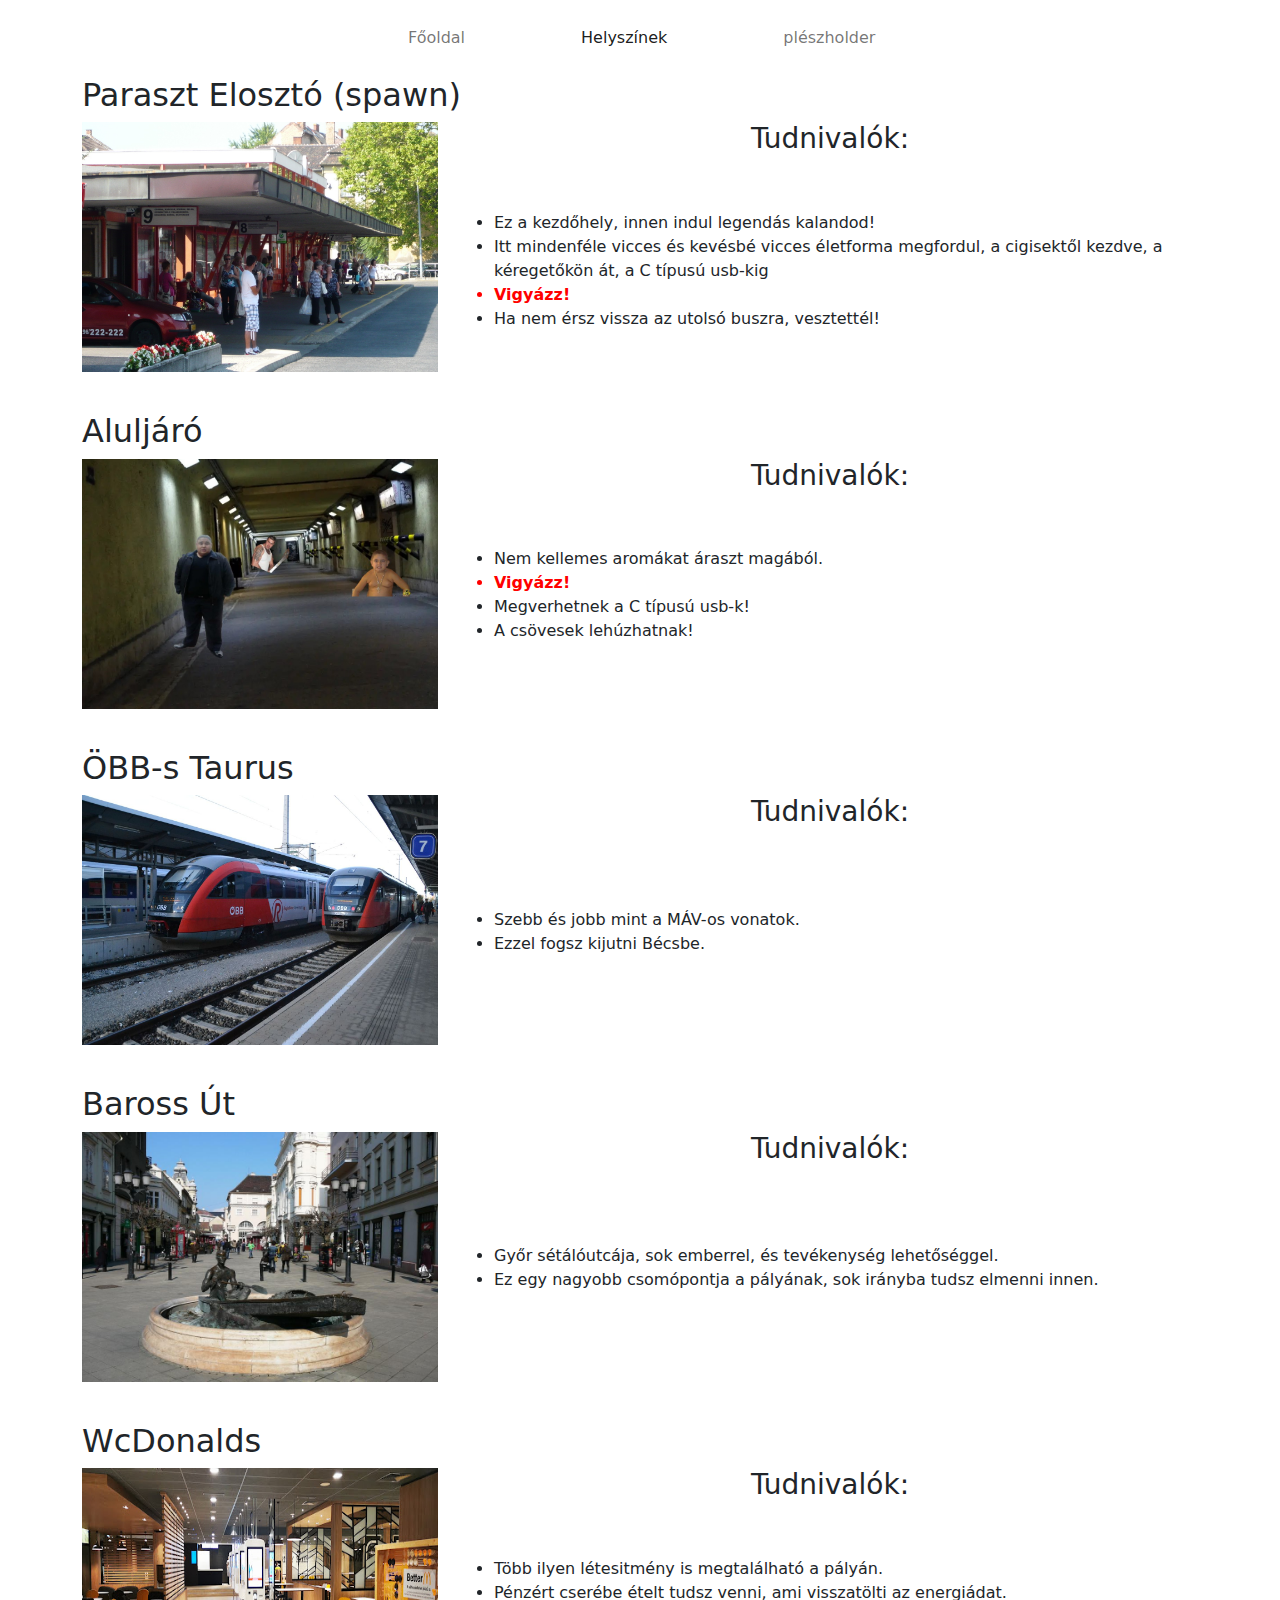
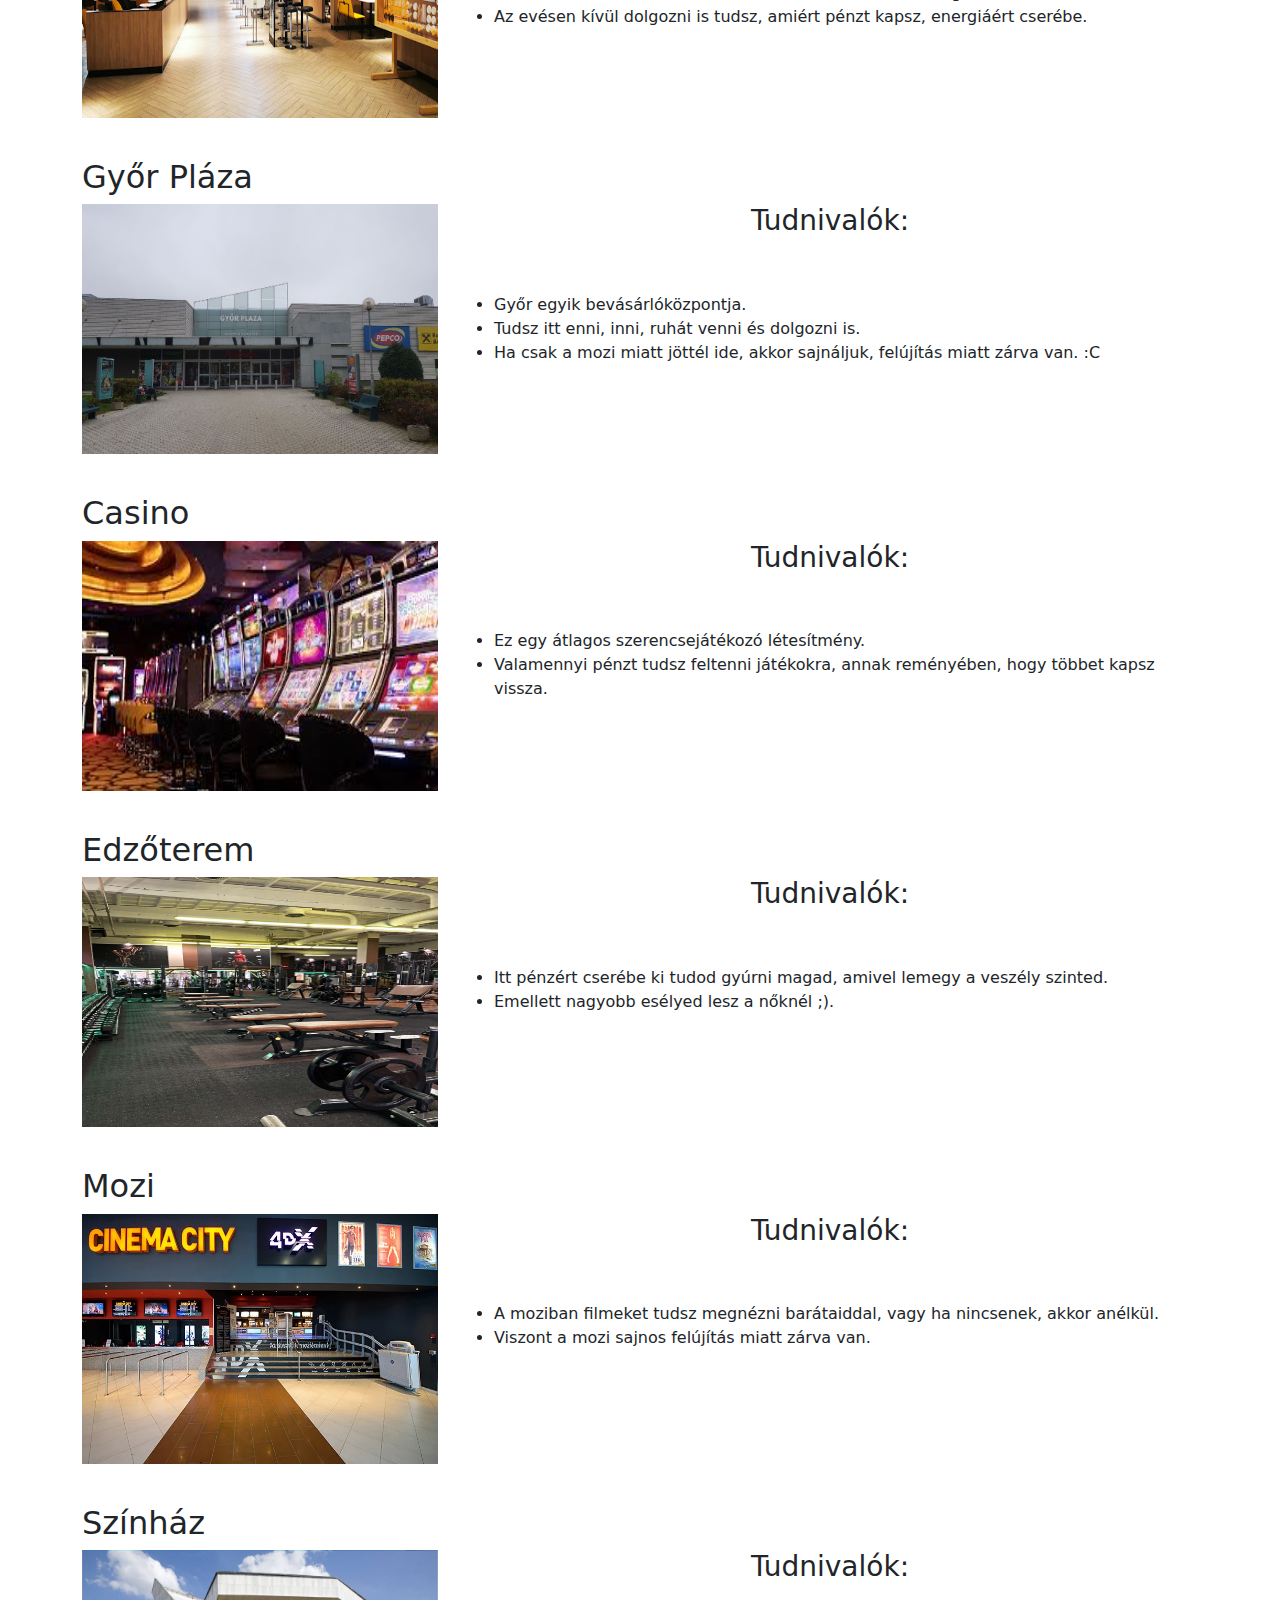
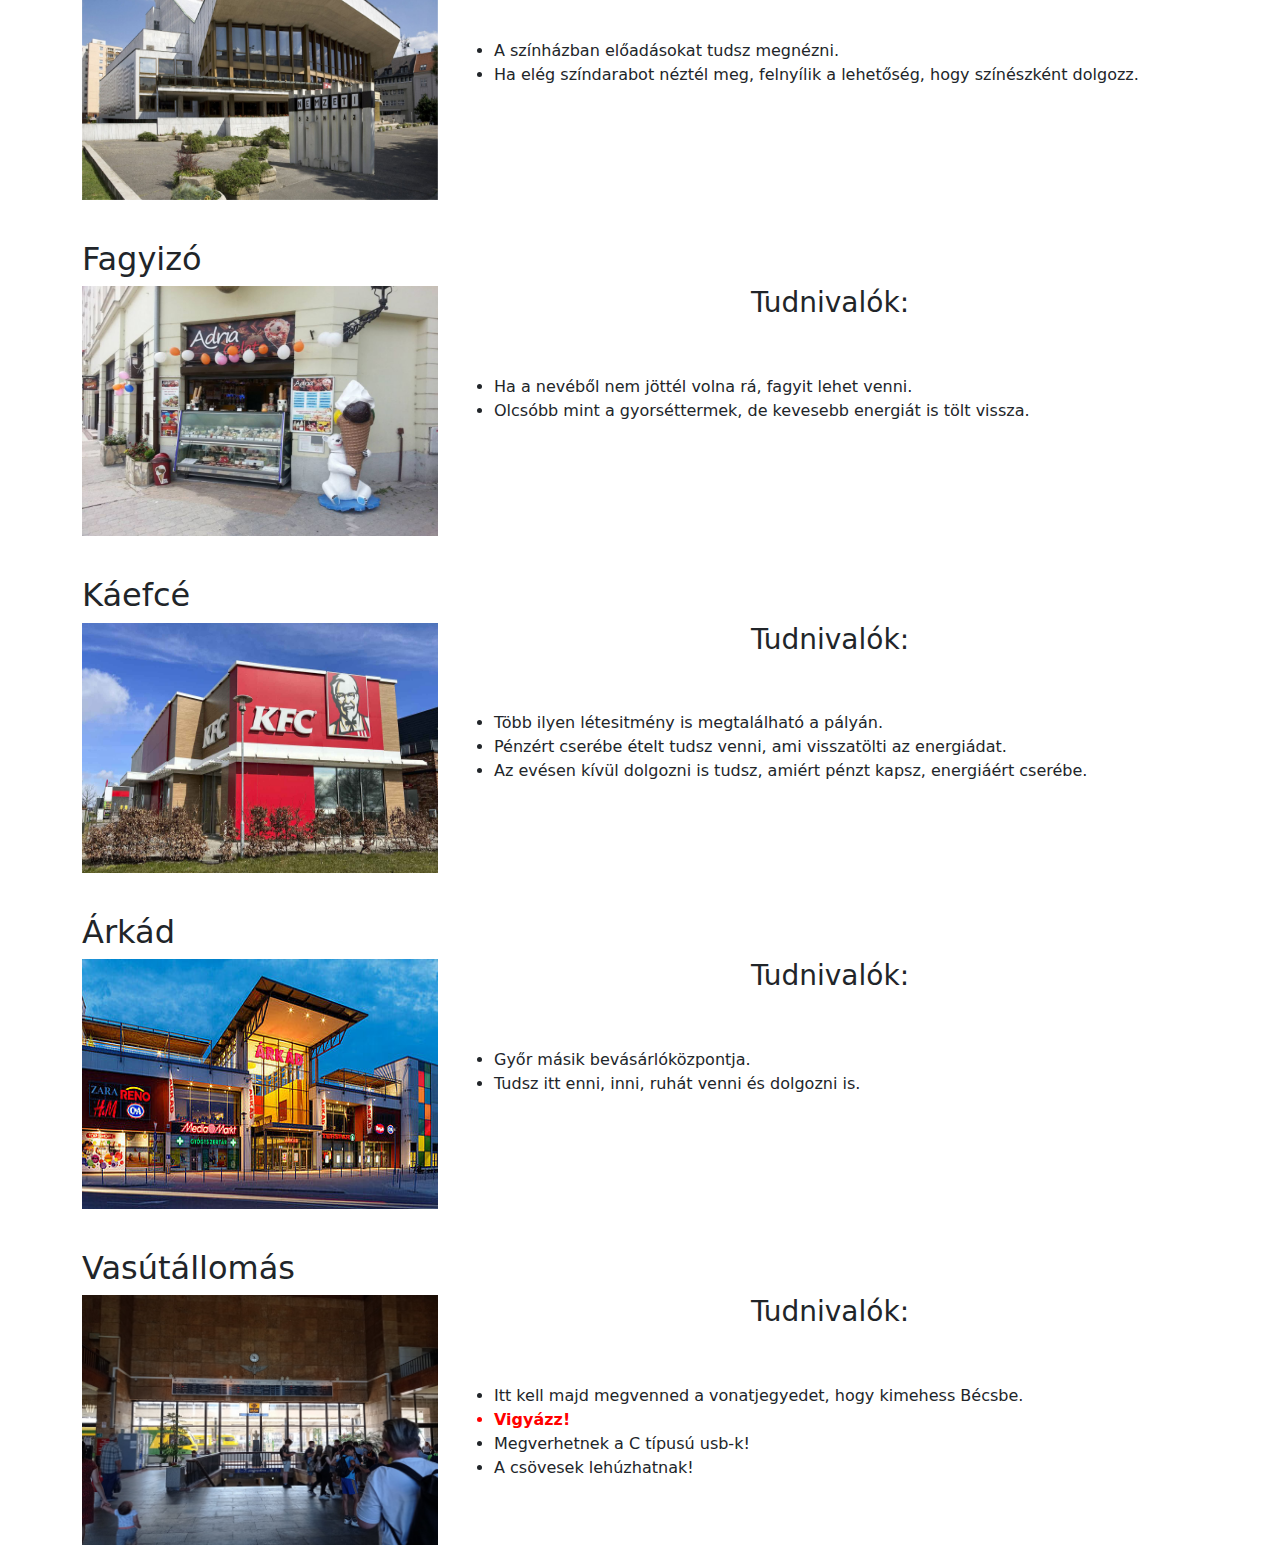
==== helyszinek.html @ 51888e3a "főoldal kezdés+helyszinek kész" ====
<!DOCTYPE html>
<html lang="hu">
<head>
    <meta charset="UTF-8">
    <meta name="viewport" content="width=device-width, initial-scale=1.0">
    <title>Győr szimulátor - Helyszínek</title>
    <link rel="stylesheet" href="style.css">
    <link rel="stylesheet" href="bootstrap-5.0.2-dist/css/bootstrap.min.css">
</head>
<body>
    <nav class="navbar navbar-expand-lg navbar-light ">
        <div class="collapse navbar-collapse" id="navbarNavAltMarkup">
          <div class="navbar-nav">
            <a class="nav-item nav-link" href="index.html">Főoldal
            <a class="nav-item nav-link active" href="helyszinek.html">Helyszínek</a>
            <a class="nav-item nav-link" href="#">plészholder</a>
          </div>
        </div>
      </nav>
    <div class="container">
        <div class="row">
            <h2 >Paraszt Elosztó (spawn)</h2>
            <img class="col-4 col-md-4 col-sm-4 col-xs-4 helyszin-img" src="képek/paraszt-elosztó.jpg" alt="Buszvég" title="">
            <div class="col-8 col-md-8 col-sm-8 col-xs-8">
                <h3 class="tudnivalo">Tudnivalók:</h3>
                <p class="leiras">
                    <ul>
                        <li>Ez a kezdőhely, innen indul legendás kalandod!</li>
                        <li>Itt mindenféle vicces és kevésbé vicces életforma megfordul, a cigisektől kezdve, a kéregetőkön át, a C típusú usb-kig</li>
                        <li class="vigyazz">Vigyázz!</li>
                        <li>Ha nem érsz vissza az utolsó buszra, vesztettél!</li>
                    </ul>
                </p>
            </div>
        </div>
    </div>
    </div>
<div class="container">
    <div  class="row">
        <h2 class="template-teteje">Aluljáró</h2>
        <img class="col-4 col-md-4 col-sm-4 col-xs-4 helyszin-img" src="képek/aluljáró.jpg" alt="Aluljáró" title="">
        <div class="col-8 col-md-8 col-sm-8 col-xs-8">
            <h3 class="tudnivalo">Tudnivalók:</h3>
            <p class="leiras">
                <ul>
                    <li>Nem kellemes aromákat áraszt magából.</li>
                    <li class="vigyazz">Vigyázz!</li>
                    <li>Megverhetnek a C típusú usb-k!</li>
                    <li>A csövesek lehúzhatnak!</li>
                </ul>
            </p>
        </div>
    </div>
</div>
</div>
<div class="container">
    <div  class="row">
        <h2 class="template-teteje">ÖBB-s Taurus</h2>
        <img class="col-4 col-md-4 col-sm-4 col-xs-4 helyszin-img" src="képek/vonat.jpg" alt="ÖBB-s Taurus" title="">
        <div class="col-8 col-md-8 col-sm-8 col-xs-8">
            <h3 class="tudnivalo">Tudnivalók:</h3>
            <p class="leiras">
                <ul>
                    <br>
                    <li>Szebb és jobb mint a MÁV-os vonatok.</li>
                    <li>Ezzel fogsz kijutni Bécsbe.</li>
                </ul>
            </p>
        </div>
    </div>
</div>
</div>
<div class="container">
    <div  class="row">
        <h2 class="template-teteje">Baross Út</h2>
        <img class="col-4 col-md-4 col-sm-4 col-xs-4 helyszin-img" src="képek/baross.jpg" alt="Cigtanya" title="">
        <div class="col-8 col-md-8 col-sm-8 col-xs-8">
            <h3 class="tudnivalo">Tudnivalók:</h3>
            <p class="leiras">
                <ul>
                    <br>
                    <li>Győr sétálóutcája, sok emberrel, és tevékenység lehetőséggel.</li>
                    <li>Ez egy nagyobb csomópontja a pályának, sok irányba tudsz elmenni innen.</li>
                </ul>
            </p>
        </div>
    </div>
</div>
</div>
<div class="container">
    <div  class="row">
        <h2 class="template-teteje">WcDonalds</h2>
        <img class="col-4 col-md-4 col-sm-4 col-xs-4 helyszin-img" src="képek/meki.jpg" alt="Mekdánelc" title="">
        <div class="col-8 col-md-8 col-sm-8 col-xs-8">
            <h3 class="tudnivalo">Tudnivalók:</h3>
            <p class="leiras">
                <ul>
                    <li>Több ilyen létesitmény is megtalálható a pályán.</li>
                    <li>Pénzért cserébe ételt tudsz venni, ami visszatölti az energiádat.</li>
                    <li>Az evésen kívül dolgozni is tudsz, amiért pénzt kapsz, energiáért cserébe.</li>
                </ul>
            </p>
        </div>
    </div>
</div>
</div>
<div class="container">
    <div  class="row">
        <h2 class="template-teteje">Győr Pláza</h2>
        <img class="col-4 col-md-4 col-sm-4 col-xs-4 helyszin-img" src="képek/pláza.jpg" alt="Pláza" title="">
        <div class="col-8 col-md-8 col-sm-8 col-xs-8">
            <h3 class="tudnivalo">Tudnivalók:</h3>
            <p class="leiras">
                <ul>
                    <li>Győr egyik bevásárlóközpontja.</li>
                    <li>Tudsz itt enni, inni, ruhát venni és dolgozni is.</li>
                    <li>Ha csak a mozi miatt jöttél ide, akkor sajnáljuk, felújítás miatt zárva van. :C </li>
                </ul>
            </p>
        </div>
    </div>
</div>
</div>
<div class="container">
    <div  class="row">
        <h2 class="template-teteje">Casino</h2>
        <img class="col-4 col-md-4 col-sm-4 col-xs-4 helyszin-img" src="képek/casino.jfif" alt="Casino" title="">
        <div class="col-8 col-md-8 col-sm-8 col-xs-8">
            <h3 class="tudnivalo">Tudnivalók:</h3>
            <p class="leiras"> 
                <ul>
                    <li>Ez egy átlagos szerencsejátékozó létesítmény.</li>
                    <li>Valamennyi pénzt tudsz feltenni játékokra, annak reményében, hogy többet kapsz vissza.</li>
                    
                </ul>
            </p>
        </div>
    </div>
</div>
</div>
<div class="container">
    <div  class="row">
        <h2 class="template-teteje">Edzőterem</h2>
        <img class="col-4 col-md-4 col-sm-4 col-xs-4 helyszin-img" src="képek/gym.jpg" alt="gym" title="">
        <div class="col-8 col-md-8 col-sm-8 col-xs-8">
            <h3 class="tudnivalo">Tudnivalók:</h3>
            <p class="leiras"> 
                <ul>
                    <li>Itt pénzért cserébe ki tudod gyúrni magad, amivel lemegy a veszély szinted.</li>
                    <li>Emellett nagyobb esélyed lesz a nőknél ;).</li>
                    
                </ul>
            </p>
        </div>
    </div>
</div>
</div>
<div class="container">
    <div  class="row">
        <h2 class="template-teteje">Mozi</h2>
        <img class="col-4 col-md-4 col-sm-4 col-xs-4 helyszin-img" src="képek/mozi.jpg" alt="mozi" title="">
        <div class="col-8 col-md-8 col-sm-8 col-xs-8">
            <h3 class="tudnivalo">Tudnivalók:</h3>
            <p class="leiras"> 
                <ul>
                    <li>A moziban filmeket tudsz megnézni barátaiddal, vagy ha nincsenek, akkor anélkül.</li>
                    <li>Viszont a mozi sajnos felújítás miatt zárva van.</li>
                    
                </ul>
            </p>
        </div>
    </div>
</div>
</div>
<div class="container">
    <div  class="row">
        <h2 class="template-teteje">Színház</h2>
        <img class="col-4 col-md-4 col-sm-4 col-xs-4 helyszin-img" src="képek/színház.jpg" alt="színház" title="">
        <div class="col-8 col-md-8 col-sm-8 col-xs-8">
            <h3 class="tudnivalo">Tudnivalók:</h3>
            <p class="leiras"> 
                <ul>
                    <li>A színházban előadásokat tudsz megnézni.</li>
                    <li>Ha elég színdarabot néztél meg, felnyílik a lehetőség, hogy színészként dolgozz.</li>
                </ul>
            </p>
        </div>
    </div>
</div>
</div>  
<div class="container">
    <div  class="row">
        <h2 class="template-teteje">Fagyizó</h2>
        <img class="col-4 col-md-4 col-sm-4 col-xs-4 helyszin-img" src="képek/fagyizó.jpg" alt="fagyizó" title="">
        <div class="col-8 col-md-8 col-sm-8 col-xs-8">
            <h3 class="tudnivalo">Tudnivalók:</h3>
            <p class="leiras"> 
                <ul>
                    <li>Ha a nevéből nem jöttél volna rá, fagyit lehet venni.</li>
                    <li>Olcsóbb mint a gyorséttermek, de kevesebb energiát is tölt vissza.</li>
                    
                </ul>
            </p>
        </div>
    </div>
</div>
</div>
<div class="container">
    <div  class="row">
        <h2 class="template-teteje">Káefcé</h2>
        <img class="col-4 col-md-4 col-sm-4 col-xs-4 helyszin-img" src="képek/kfc.jpg" alt="KFC" title="">
        <div class="col-8 col-md-8 col-sm-8 col-xs-8">
            <h3 class="tudnivalo">Tudnivalók:</h3>
            <p class="leiras"> 
                <ul>
                    <li>Több ilyen létesitmény is megtalálható a pályán.</li>
                    <li>Pénzért cserébe ételt tudsz venni, ami visszatölti az energiádat.</li>
                    <li>Az evésen kívül dolgozni is tudsz, amiért pénzt kapsz, energiáért cserébe.</li>
                </ul>
            </p>
        </div>
    </div>
</div>
</div>
<div class="container">
    <div  class="row">
        <h2 class="template-teteje">Árkád</h2>
        <img class="col-4 col-md-4 col-sm-4 col-xs-4 helyszin-img" src="képek/árkád.jpg" alt="Árkád" title="">
        <div class="col-8 col-md-8 col-sm-8 col-xs-8">
            <h3 class="tudnivalo">Tudnivalók:</h3>
            <p class="leiras"> 
                <ul>
                    <li>Győr másik bevásárlóközpontja.</li>
                    <li>Tudsz itt enni, inni, ruhát venni és dolgozni is.</li>
                </ul>
            </p>
        </div>
    </div>
</div>
</div>
<div class="container">
    <div  class="row">
        <h2 class="template-teteje">Vasútállomás</h2>
        <img class="col-4 col-md-4 col-sm-4 col-xs-4 helyszin-img" src="képek/vasútállomás.jpg" alt="Árkád" title="">
        <div class="col-8 col-md-8 col-sm-8 col-xs-8">
            <h3 class="tudnivalo">Tudnivalók:</h3>
            <p class="leiras"> 
                <ul>
                    <li>Itt kell majd megvenned a vonatjegyedet, hogy kimehess Bécsbe.  </li>
                    <li class="vigyazz">Vigyázz!</li>
                    <li>Megverhetnek a C típusú usb-k!</li>
                    <li>A csövesek lehúzhatnak!</li>
                </ul>
            </p>
        </div>
    </div>
</div>
</div>







<script href="bootstrap-5.0.2-dist/js/bootstrap.bundle.min.js"></script>
</body>
</html>
---- style.css ----
.tudnivalo {
    text-align: center;
    margin-top: 0px;
    margin-bottom: 25px;
}

.leiras {
    margin-top: 55px;
    margin-right: 50px;
    text-align: justify;
}

.vigyazz{
    color: red;
    font-weight: bold;
}

.template-teteje{
    padding-top: 40px;
}

.helyszin-img{
    width: 500px;
    height: 250px;
}

nav{
    padding-left: 350px;
    margin-top: 10px;
    margin-bottom: 10px;
    font-weight: 500;
}

.nav-item{
    margin-left: 50px;
    margin-right: 50px;
}

.cím{
    text-align: center;
    padding-bottom: 30px;
}

.alcím{
    text-align: center;
    padding-bottom: 30px;
    padding-top: 30px;
}
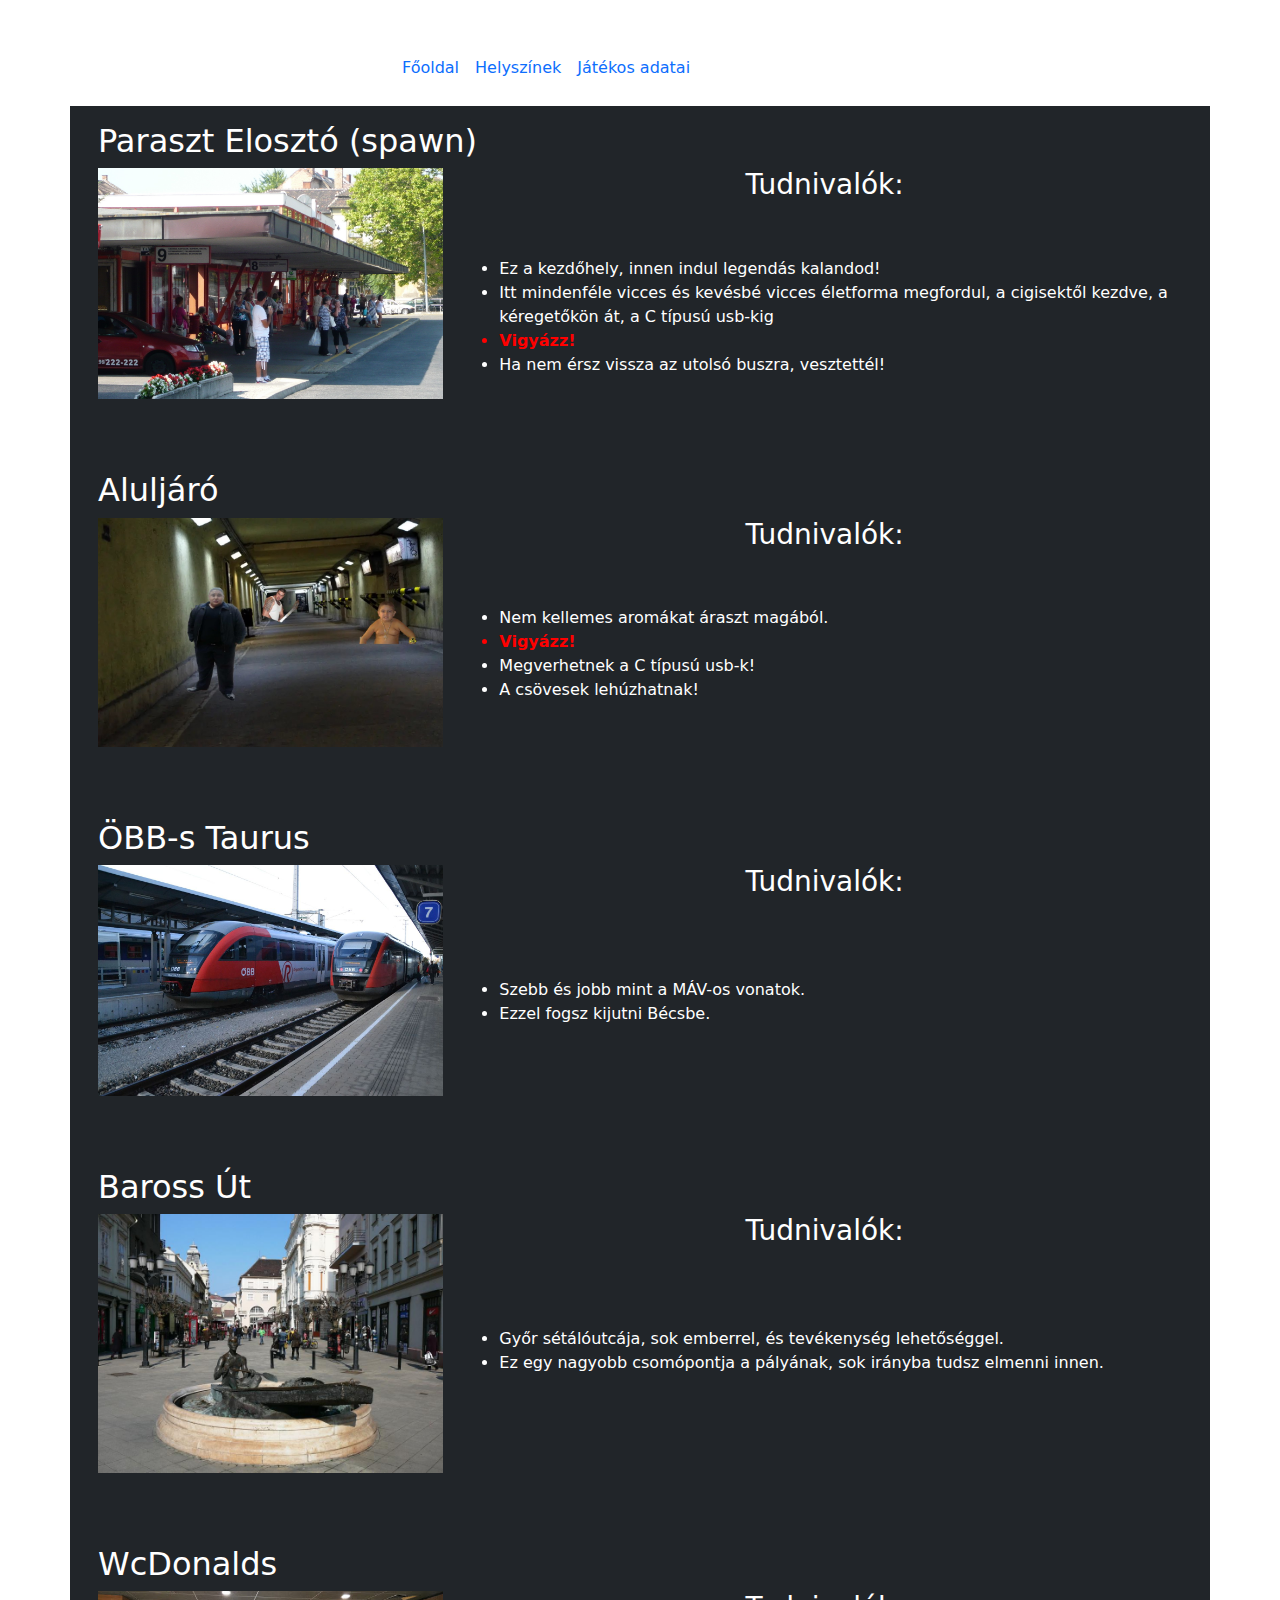
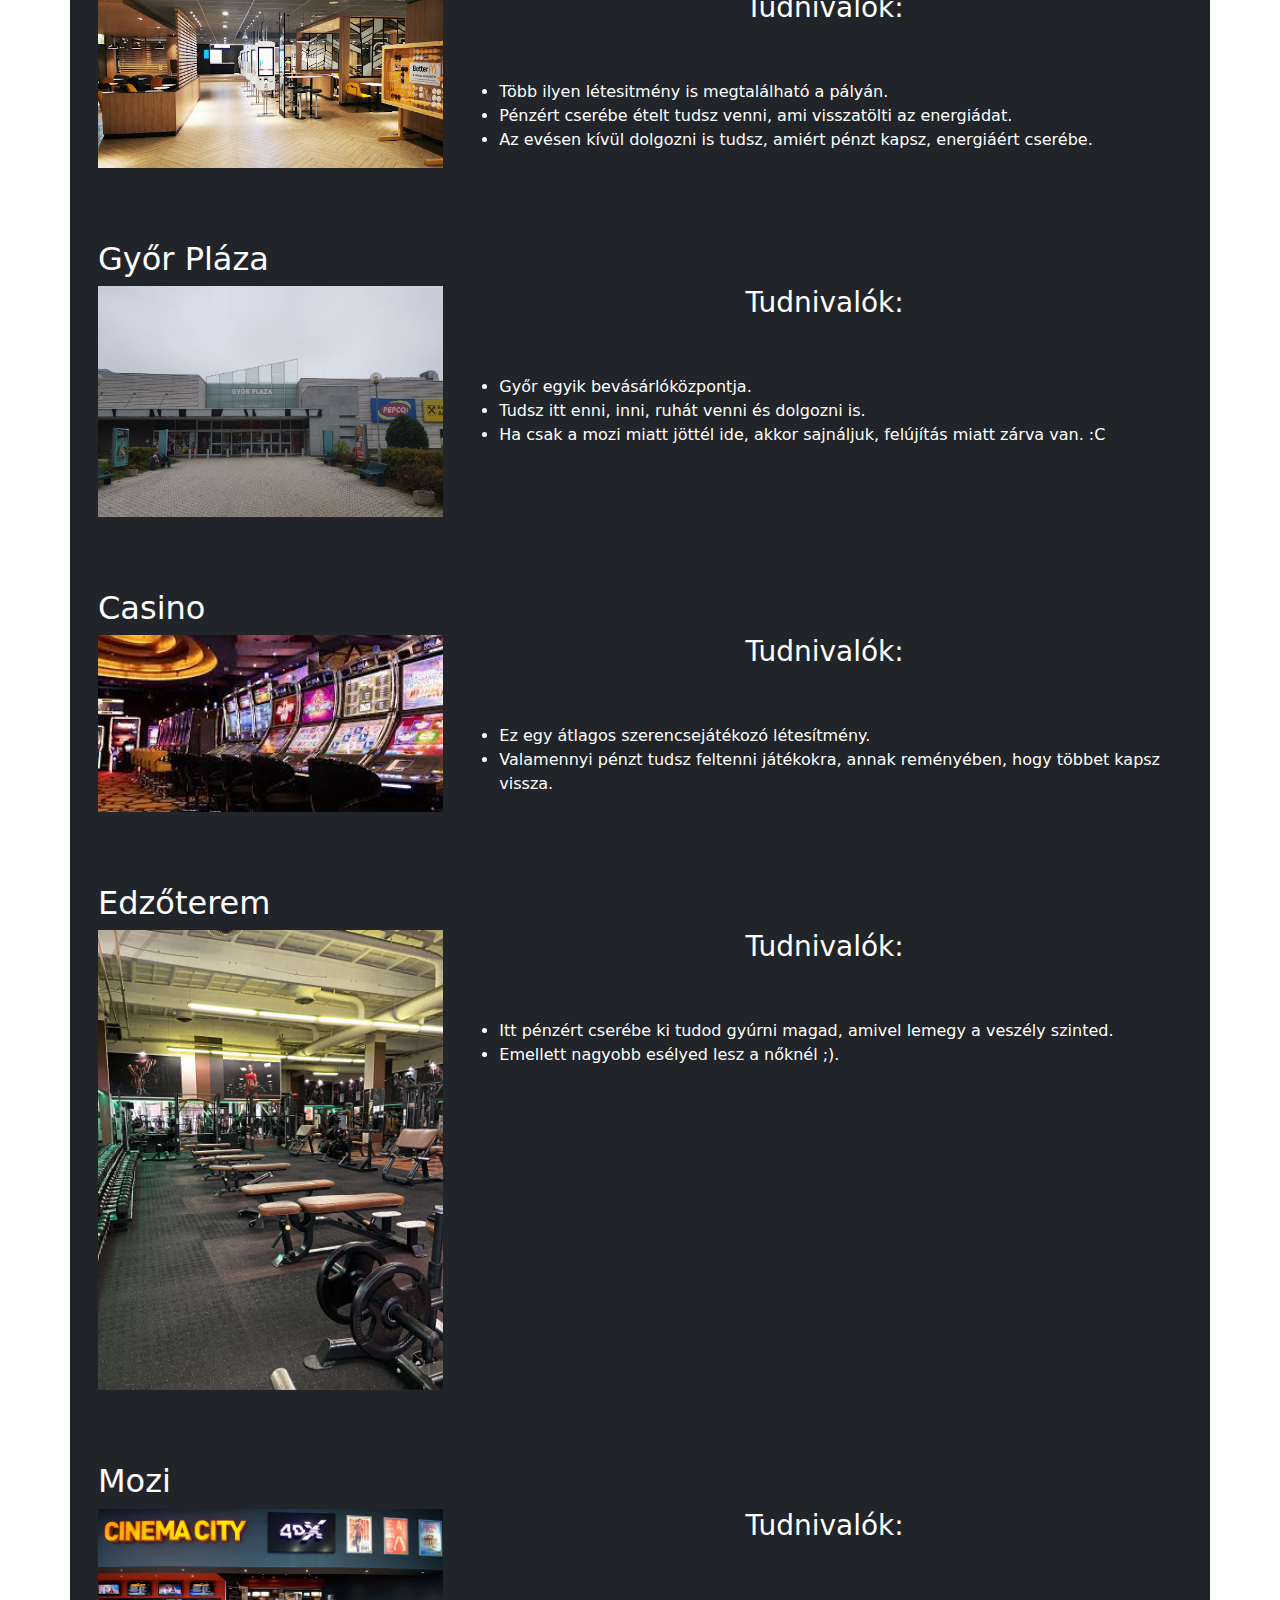
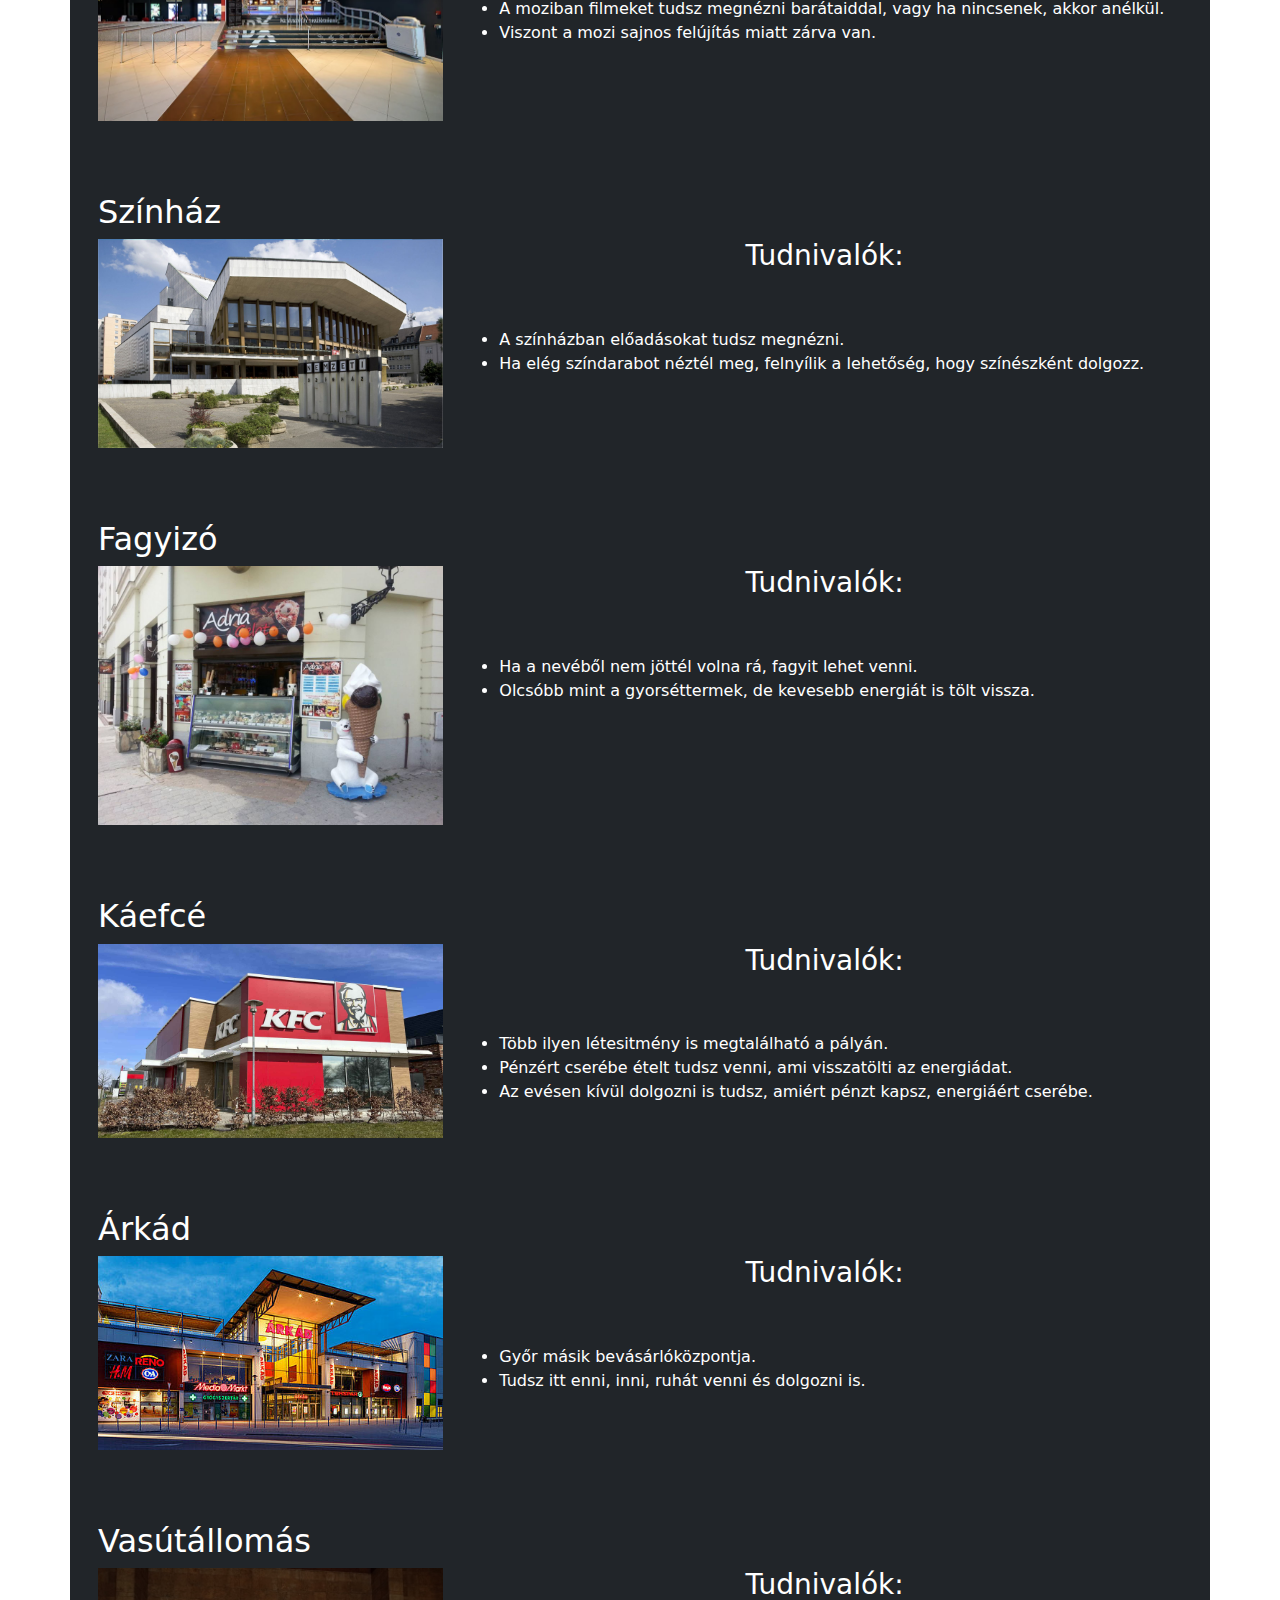
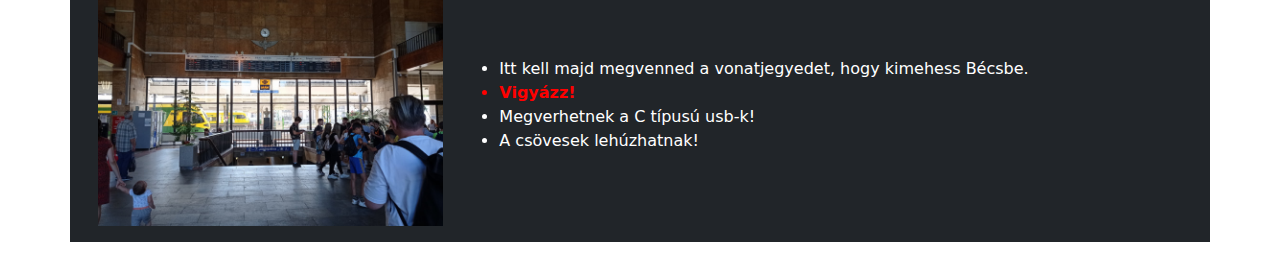
==== commit 26586719: "stilus" ====
--- a/helyszinek.html
+++ b/helyszinek.html
@@ -6,21 +6,25 @@
     <title>Győr szimulátor - Helyszínek</title>
     <link rel="stylesheet" href="style.css">
     <link rel="stylesheet" href="bootstrap-5.0.2-dist/css/bootstrap.min.css">
+    <link rel="icon" type="image/x-icon" href="képek/gyor_logo.png">
 </head>
 <body>
-    <nav class="navbar navbar-expand-lg navbar-light ">
-        <div class="collapse navbar-collapse" id="navbarNavAltMarkup">
-          <div class="navbar-nav">
-            <a class="nav-item nav-link" href="index.html">Főoldal
-            <a class="nav-item nav-link active" href="helyszinek.html">Helyszínek</a>
-            <a class="nav-item nav-link" href="#">plészholder</a>
-          </div>
-        </div>
-      </nav>
+    <nav class="navbar navbar-expand-lg samsungmedium">
+        <div class="container d-block text-center">
+            <a href="." class="navbar-brand">
+            <div class="collapse navbar-collapse">
+                <div class="navbar-nav">
+                    <a href="index.html" class="nav-link">Főoldal</a>
+                    <a href="helyszinek.html" class="nav-link">Helyszínek</a>
+                    <a href="jatekos.html" class="nav-link">Játékos adatai</a>
+                </div>
+            </div>
+        </div>
+    </nav> 
     <div class="container">
-        <div class="row">
+        <div class="row bg-dark text-white p-3">
             <h2 >Paraszt Elosztó (spawn)</h2>
-            <img class="col-4 col-md-4 col-sm-4 col-xs-4 helyszin-img" src="képek/paraszt-elosztó.jpg" alt="Buszvég" title="">
+            <img class="col-4 col-md-4 col-sm-4 col-xs-4" src="képek/paraszt-elosztó.jpg" alt="Buszvég" title="">
             <div class="col-8 col-md-8 col-sm-8 col-xs-8">
                 <h3 class="tudnivalo">Tudnivalók:</h3>
                 <p class="leiras">
@@ -36,9 +40,9 @@
     </div>
     </div>
 <div class="container">
-    <div  class="row">
+    <div  class="row bg-dark text-white p-3">
         <h2 class="template-teteje">Aluljáró</h2>
-        <img class="col-4 col-md-4 col-sm-4 col-xs-4 helyszin-img" src="képek/aluljáró.jpg" alt="Aluljáró" title="">
+        <img class="col-4 col-md-4 col-sm-4 col-xs-4" src="képek/aluljáró.jpg" alt="Aluljáró" title="">
         <div class="col-8 col-md-8 col-sm-8 col-xs-8">
             <h3 class="tudnivalo">Tudnivalók:</h3>
             <p class="leiras">
@@ -54,9 +58,9 @@
 </div>
 </div>
 <div class="container">
-    <div  class="row">
+    <div  class="row bg-dark text-white p-3">
         <h2 class="template-teteje">ÖBB-s Taurus</h2>
-        <img class="col-4 col-md-4 col-sm-4 col-xs-4 helyszin-img" src="képek/vonat.jpg" alt="ÖBB-s Taurus" title="">
+        <img class="col-4 col-md-4 col-sm-4 col-xs-4" src="képek/vonat.jpg" alt="ÖBB-s Taurus" title="">
         <div class="col-8 col-md-8 col-sm-8 col-xs-8">
             <h3 class="tudnivalo">Tudnivalók:</h3>
             <p class="leiras">
@@ -71,9 +75,9 @@
 </div>
 </div>
 <div class="container">
-    <div  class="row">
+    <div  class="row bg-dark text-white p-3">
         <h2 class="template-teteje">Baross Út</h2>
-        <img class="col-4 col-md-4 col-sm-4 col-xs-4 helyszin-img" src="képek/baross.jpg" alt="Cigtanya" title="">
+        <img class="col-4 col-md-4 col-sm-4 col-xs-4" src="képek/baross.jpg" alt="Cigtanya" title="">
         <div class="col-8 col-md-8 col-sm-8 col-xs-8">
             <h3 class="tudnivalo">Tudnivalók:</h3>
             <p class="leiras">
@@ -88,9 +92,9 @@
 </div>
 </div>
 <div class="container">
-    <div  class="row">
+    <div  class="row bg-dark text-white p-3">
         <h2 class="template-teteje">WcDonalds</h2>
-        <img class="col-4 col-md-4 col-sm-4 col-xs-4 helyszin-img" src="képek/meki.jpg" alt="Mekdánelc" title="">
+        <img class="col-4 col-md-4 col-sm-4 col-xs-4" src="képek/meki.jpg" alt="Mekdánelc" title="">
         <div class="col-8 col-md-8 col-sm-8 col-xs-8">
             <h3 class="tudnivalo">Tudnivalók:</h3>
             <p class="leiras">
@@ -105,9 +109,9 @@
 </div>
 </div>
 <div class="container">
-    <div  class="row">
+    <div  class="row bg-dark text-white p-3">
         <h2 class="template-teteje">Győr Pláza</h2>
-        <img class="col-4 col-md-4 col-sm-4 col-xs-4 helyszin-img" src="képek/pláza.jpg" alt="Pláza" title="">
+        <img class="col-4 col-md-4 col-sm-4 col-xs-4" src="képek/pláza.jpg" alt="Pláza" title="">
         <div class="col-8 col-md-8 col-sm-8 col-xs-8">
             <h3 class="tudnivalo">Tudnivalók:</h3>
             <p class="leiras">
@@ -122,9 +126,9 @@
 </div>
 </div>
 <div class="container">
-    <div  class="row">
+    <div  class="row bg-dark text-white p-3">
         <h2 class="template-teteje">Casino</h2>
-        <img class="col-4 col-md-4 col-sm-4 col-xs-4 helyszin-img" src="képek/casino.jfif" alt="Casino" title="">
+        <img class="col-4 col-md-4 col-sm-4 col-xs-4" src="képek/casino.jfif" alt="Casino" title="">
         <div class="col-8 col-md-8 col-sm-8 col-xs-8">
             <h3 class="tudnivalo">Tudnivalók:</h3>
             <p class="leiras"> 
@@ -139,9 +143,9 @@
 </div>
 </div>
 <div class="container">
-    <div  class="row">
+    <div  class="row bg-dark text-white p-3">
         <h2 class="template-teteje">Edzőterem</h2>
-        <img class="col-4 col-md-4 col-sm-4 col-xs-4 helyszin-img" src="képek/gym.jpg" alt="gym" title="">
+        <img class="col-4 col-md-4 col-sm-4 col-xs-4" src="képek/gym.jpg" alt="gym" title="">
         <div class="col-8 col-md-8 col-sm-8 col-xs-8">
             <h3 class="tudnivalo">Tudnivalók:</h3>
             <p class="leiras"> 
@@ -156,9 +160,9 @@
 </div>
 </div>
 <div class="container">
-    <div  class="row">
+    <div  class="row bg-dark text-white p-3">
         <h2 class="template-teteje">Mozi</h2>
-        <img class="col-4 col-md-4 col-sm-4 col-xs-4 helyszin-img" src="képek/mozi.jpg" alt="mozi" title="">
+        <img class="col-4 col-md-4 col-sm-4 col-xs-4" src="képek/mozi.jpg" alt="mozi" title="">
         <div class="col-8 col-md-8 col-sm-8 col-xs-8">
             <h3 class="tudnivalo">Tudnivalók:</h3>
             <p class="leiras"> 
@@ -173,9 +177,9 @@
 </div>
 </div>
 <div class="container">
-    <div  class="row">
+    <div  class="row bg-dark text-white p-3">
         <h2 class="template-teteje">Színház</h2>
-        <img class="col-4 col-md-4 col-sm-4 col-xs-4 helyszin-img" src="képek/színház.jpg" alt="színház" title="">
+        <img class="col-4 col-md-4 col-sm-4 col-xs-4" src="képek/színház.jpg" alt="színház" title="">
         <div class="col-8 col-md-8 col-sm-8 col-xs-8">
             <h3 class="tudnivalo">Tudnivalók:</h3>
             <p class="leiras"> 
@@ -189,9 +193,9 @@
 </div>
 </div>  
 <div class="container">
-    <div  class="row">
+    <div  class="row bg-dark text-white p-3">
         <h2 class="template-teteje">Fagyizó</h2>
-        <img class="col-4 col-md-4 col-sm-4 col-xs-4 helyszin-img" src="képek/fagyizó.jpg" alt="fagyizó" title="">
+        <img class="col-4 col-md-4 col-sm-4 col-xs-4" src="képek/fagyizó.jpg" alt="fagyizó" title="">
         <div class="col-8 col-md-8 col-sm-8 col-xs-8">
             <h3 class="tudnivalo">Tudnivalók:</h3>
             <p class="leiras"> 
@@ -206,9 +210,9 @@
 </div>
 </div>
 <div class="container">
-    <div  class="row">
+    <div  class="row bg-dark text-white p-3">
         <h2 class="template-teteje">Káefcé</h2>
-        <img class="col-4 col-md-4 col-sm-4 col-xs-4 helyszin-img" src="képek/kfc.jpg" alt="KFC" title="">
+        <img class="col-4 col-md-4 col-sm-4 col-xs-4" src="képek/kfc.jpg" alt="KFC" title="">
         <div class="col-8 col-md-8 col-sm-8 col-xs-8">
             <h3 class="tudnivalo">Tudnivalók:</h3>
             <p class="leiras"> 
@@ -223,9 +227,9 @@
 </div>
 </div>
 <div class="container">
-    <div  class="row">
+    <div  class="row bg-dark text-white p-3">
         <h2 class="template-teteje">Árkád</h2>
-        <img class="col-4 col-md-4 col-sm-4 col-xs-4 helyszin-img" src="képek/árkád.jpg" alt="Árkád" title="">
+        <img class="col-4 col-md-4 col-sm-4 col-xs-4" src="képek/árkád.jpg" alt="Árkád" title="">
         <div class="col-8 col-md-8 col-sm-8 col-xs-8">
             <h3 class="tudnivalo">Tudnivalók:</h3>
             <p class="leiras"> 
@@ -239,9 +243,9 @@
 </div>
 </div>
 <div class="container">
-    <div  class="row">
+    <div  class="row bg-dark text-white p-3 mb-4">
         <h2 class="template-teteje">Vasútállomás</h2>
-        <img class="col-4 col-md-4 col-sm-4 col-xs-4 helyszin-img" src="képek/vasútállomás.jpg" alt="Árkád" title="">
+        <img class="col-4 col-md-4 col-sm-4 col-xs-4" src="képek/vasútállomás.jpg" alt="Árkád" title="">
         <div class="col-8 col-md-8 col-sm-8 col-xs-8">
             <h3 class="tudnivalo">Tudnivalók:</h3>
             <p class="leiras"> 
--- a/style.css
+++ b/style.css
@@ -1,5 +1,11 @@
 .tudnivalo {
     text-align: center;
+    margin-top: 0px;
+    margin-bottom: 25px;
+}
+
+.j_tudnivalo {
+    text-align: left;
     margin-top: 0px;
     margin-bottom: 25px;
 }
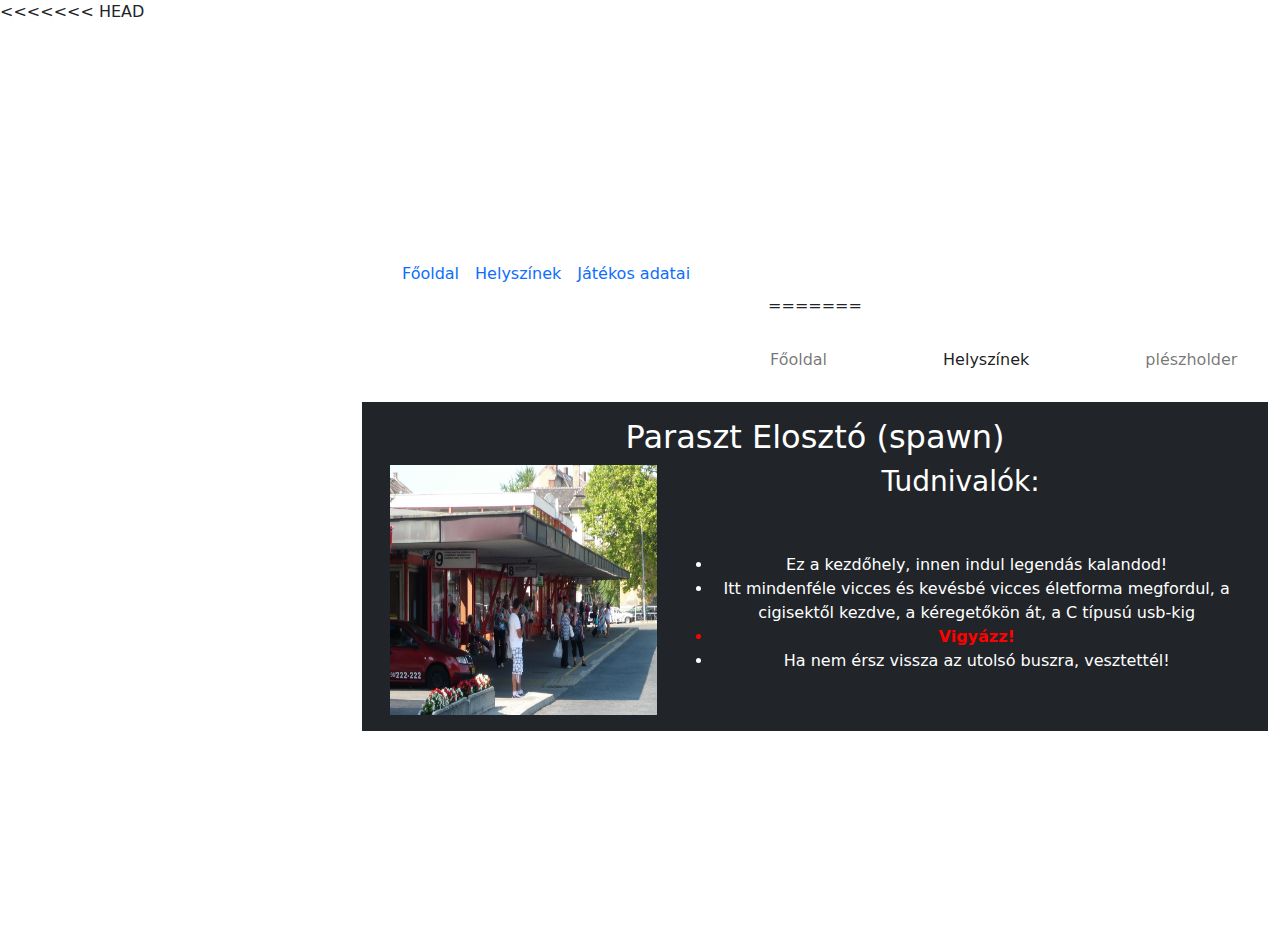
==== commit c7dde5a3: "Merge branch 'main' of https://github.com/TankoAdam69/python-project" ====
--- a/helyszinek.html
+++ b/helyszinek.html
@@ -9,6 +9,7 @@
     <link rel="icon" type="image/x-icon" href="képek/gyor_logo.png">
 </head>
 <body>
+<<<<<<< HEAD
     <nav class="navbar navbar-expand-lg samsungmedium">
         <div class="container d-block text-center">
             <a href="." class="navbar-brand">
@@ -19,12 +20,21 @@
                     <a href="jatekos.html" class="nav-link">Játékos adatai</a>
                 </div>
             </div>
-        </div>
-    </nav> 
+=======
+    <nav class="navbar navbar-expand-lg navbar-light ">
+        <div class="collapse navbar-collapse" id="navbarNavAltMarkup">
+          <div class="navbar-nav">
+            <a class="nav-item nav-link" href="index.html">Főoldal
+            <a class="nav-item nav-link active" href="helyszinek.html">Helyszínek</a>
+            <a class="nav-item nav-link" href="#">plészholder</a>
+          </div>
+>>>>>>> 91e2d083aad55f5a85a90b9496a24fc7dbfd7934
+        </div>
+      </nav>
     <div class="container">
         <div class="row bg-dark text-white p-3">
             <h2 >Paraszt Elosztó (spawn)</h2>
-            <img class="col-4 col-md-4 col-sm-4 col-xs-4" src="képek/paraszt-elosztó.jpg" alt="Buszvég" title="">
+            <img class="col-4 col-md-4 col-sm-4 col-xs-4 helyszin-img" src="képek/paraszt-elosztó.jpg" alt="Buszvég" title="">
             <div class="col-8 col-md-8 col-sm-8 col-xs-8">
                 <h3 class="tudnivalo">Tudnivalók:</h3>
                 <p class="leiras">
@@ -42,7 +52,7 @@
 <div class="container">
     <div  class="row bg-dark text-white p-3">
         <h2 class="template-teteje">Aluljáró</h2>
-        <img class="col-4 col-md-4 col-sm-4 col-xs-4" src="képek/aluljáró.jpg" alt="Aluljáró" title="">
+        <img class="col-4 col-md-4 col-sm-4 col-xs-4 helyszin-img" src="képek/aluljáró.jpg" alt="Aluljáró" title="">
         <div class="col-8 col-md-8 col-sm-8 col-xs-8">
             <h3 class="tudnivalo">Tudnivalók:</h3>
             <p class="leiras">
@@ -60,7 +70,7 @@
 <div class="container">
     <div  class="row bg-dark text-white p-3">
         <h2 class="template-teteje">ÖBB-s Taurus</h2>
-        <img class="col-4 col-md-4 col-sm-4 col-xs-4" src="képek/vonat.jpg" alt="ÖBB-s Taurus" title="">
+        <img class="col-4 col-md-4 col-sm-4 col-xs-4 helyszin-img" src="képek/vonat.jpg" alt="ÖBB-s Taurus" title="">
         <div class="col-8 col-md-8 col-sm-8 col-xs-8">
             <h3 class="tudnivalo">Tudnivalók:</h3>
             <p class="leiras">
@@ -77,7 +87,7 @@
 <div class="container">
     <div  class="row bg-dark text-white p-3">
         <h2 class="template-teteje">Baross Út</h2>
-        <img class="col-4 col-md-4 col-sm-4 col-xs-4" src="képek/baross.jpg" alt="Cigtanya" title="">
+        <img class="col-4 col-md-4 col-sm-4 col-xs-4 helyszin-img" src="képek/baross.jpg" alt="Cigtanya" title="">
         <div class="col-8 col-md-8 col-sm-8 col-xs-8">
             <h3 class="tudnivalo">Tudnivalók:</h3>
             <p class="leiras">
@@ -94,7 +104,7 @@
 <div class="container">
     <div  class="row bg-dark text-white p-3">
         <h2 class="template-teteje">WcDonalds</h2>
-        <img class="col-4 col-md-4 col-sm-4 col-xs-4" src="képek/meki.jpg" alt="Mekdánelc" title="">
+        <img class="col-4 col-md-4 col-sm-4 col-xs-4 helyszin-img" src="képek/meki.jpg" alt="Mekdánelc" title="">
         <div class="col-8 col-md-8 col-sm-8 col-xs-8">
             <h3 class="tudnivalo">Tudnivalók:</h3>
             <p class="leiras">
@@ -111,7 +121,7 @@
 <div class="container">
     <div  class="row bg-dark text-white p-3">
         <h2 class="template-teteje">Győr Pláza</h2>
-        <img class="col-4 col-md-4 col-sm-4 col-xs-4" src="képek/pláza.jpg" alt="Pláza" title="">
+        <img class="col-4 col-md-4 col-sm-4 col-xs-4 helyszin-img" src="képek/pláza.jpg" alt="Pláza" title="">
         <div class="col-8 col-md-8 col-sm-8 col-xs-8">
             <h3 class="tudnivalo">Tudnivalók:</h3>
             <p class="leiras">
@@ -128,7 +138,7 @@
 <div class="container">
     <div  class="row bg-dark text-white p-3">
         <h2 class="template-teteje">Casino</h2>
-        <img class="col-4 col-md-4 col-sm-4 col-xs-4" src="képek/casino.jfif" alt="Casino" title="">
+        <img class="col-4 col-md-4 col-sm-4 col-xs-4 helyszin-img" src="képek/casino.jfif" alt="Casino" title="">
         <div class="col-8 col-md-8 col-sm-8 col-xs-8">
             <h3 class="tudnivalo">Tudnivalók:</h3>
             <p class="leiras"> 
@@ -145,7 +155,7 @@
 <div class="container">
     <div  class="row bg-dark text-white p-3">
         <h2 class="template-teteje">Edzőterem</h2>
-        <img class="col-4 col-md-4 col-sm-4 col-xs-4" src="képek/gym.jpg" alt="gym" title="">
+        <img class="col-4 col-md-4 col-sm-4 col-xs-4 helyszin-img" src="képek/gym.jpg" alt="gym" title="">
         <div class="col-8 col-md-8 col-sm-8 col-xs-8">
             <h3 class="tudnivalo">Tudnivalók:</h3>
             <p class="leiras"> 
@@ -162,7 +172,7 @@
 <div class="container">
     <div  class="row bg-dark text-white p-3">
         <h2 class="template-teteje">Mozi</h2>
-        <img class="col-4 col-md-4 col-sm-4 col-xs-4" src="képek/mozi.jpg" alt="mozi" title="">
+        <img class="col-4 col-md-4 col-sm-4 col-xs-4 helyszin-img" src="képek/mozi.jpg" alt="mozi" title="">
         <div class="col-8 col-md-8 col-sm-8 col-xs-8">
             <h3 class="tudnivalo">Tudnivalók:</h3>
             <p class="leiras"> 
@@ -179,7 +189,7 @@
 <div class="container">
     <div  class="row bg-dark text-white p-3">
         <h2 class="template-teteje">Színház</h2>
-        <img class="col-4 col-md-4 col-sm-4 col-xs-4" src="képek/színház.jpg" alt="színház" title="">
+        <img class="col-4 col-md-4 col-sm-4 col-xs-4 helyszin-img" src="képek/színház.jpg" alt="színház" title="">
         <div class="col-8 col-md-8 col-sm-8 col-xs-8">
             <h3 class="tudnivalo">Tudnivalók:</h3>
             <p class="leiras"> 
@@ -195,7 +205,7 @@
 <div class="container">
     <div  class="row bg-dark text-white p-3">
         <h2 class="template-teteje">Fagyizó</h2>
-        <img class="col-4 col-md-4 col-sm-4 col-xs-4" src="képek/fagyizó.jpg" alt="fagyizó" title="">
+        <img class="col-4 col-md-4 col-sm-4 col-xs-4 helyszin-img" src="képek/fagyizó.jpg" alt="fagyizó" title="">
         <div class="col-8 col-md-8 col-sm-8 col-xs-8">
             <h3 class="tudnivalo">Tudnivalók:</h3>
             <p class="leiras"> 
@@ -212,7 +222,7 @@
 <div class="container">
     <div  class="row bg-dark text-white p-3">
         <h2 class="template-teteje">Káefcé</h2>
-        <img class="col-4 col-md-4 col-sm-4 col-xs-4" src="képek/kfc.jpg" alt="KFC" title="">
+        <img class="col-4 col-md-4 col-sm-4 col-xs-4 helyszin-img" src="képek/kfc.jpg" alt="KFC" title="">
         <div class="col-8 col-md-8 col-sm-8 col-xs-8">
             <h3 class="tudnivalo">Tudnivalók:</h3>
             <p class="leiras"> 
@@ -229,7 +239,7 @@
 <div class="container">
     <div  class="row bg-dark text-white p-3">
         <h2 class="template-teteje">Árkád</h2>
-        <img class="col-4 col-md-4 col-sm-4 col-xs-4" src="képek/árkád.jpg" alt="Árkád" title="">
+        <img class="col-4 col-md-4 col-sm-4 col-xs-4 helyszin-img" src="képek/árkád.jpg" alt="Árkád" title="">
         <div class="col-8 col-md-8 col-sm-8 col-xs-8">
             <h3 class="tudnivalo">Tudnivalók:</h3>
             <p class="leiras"> 
@@ -245,7 +255,7 @@
 <div class="container">
     <div  class="row bg-dark text-white p-3 mb-4">
         <h2 class="template-teteje">Vasútállomás</h2>
-        <img class="col-4 col-md-4 col-sm-4 col-xs-4" src="képek/vasútállomás.jpg" alt="Árkád" title="">
+        <img class="col-4 col-md-4 col-sm-4 col-xs-4 helyszin-img" src="képek/vasútállomás.jpg" alt="Árkád" title="">
         <div class="col-8 col-md-8 col-sm-8 col-xs-8">
             <h3 class="tudnivalo">Tudnivalók:</h3>
             <p class="leiras"> 
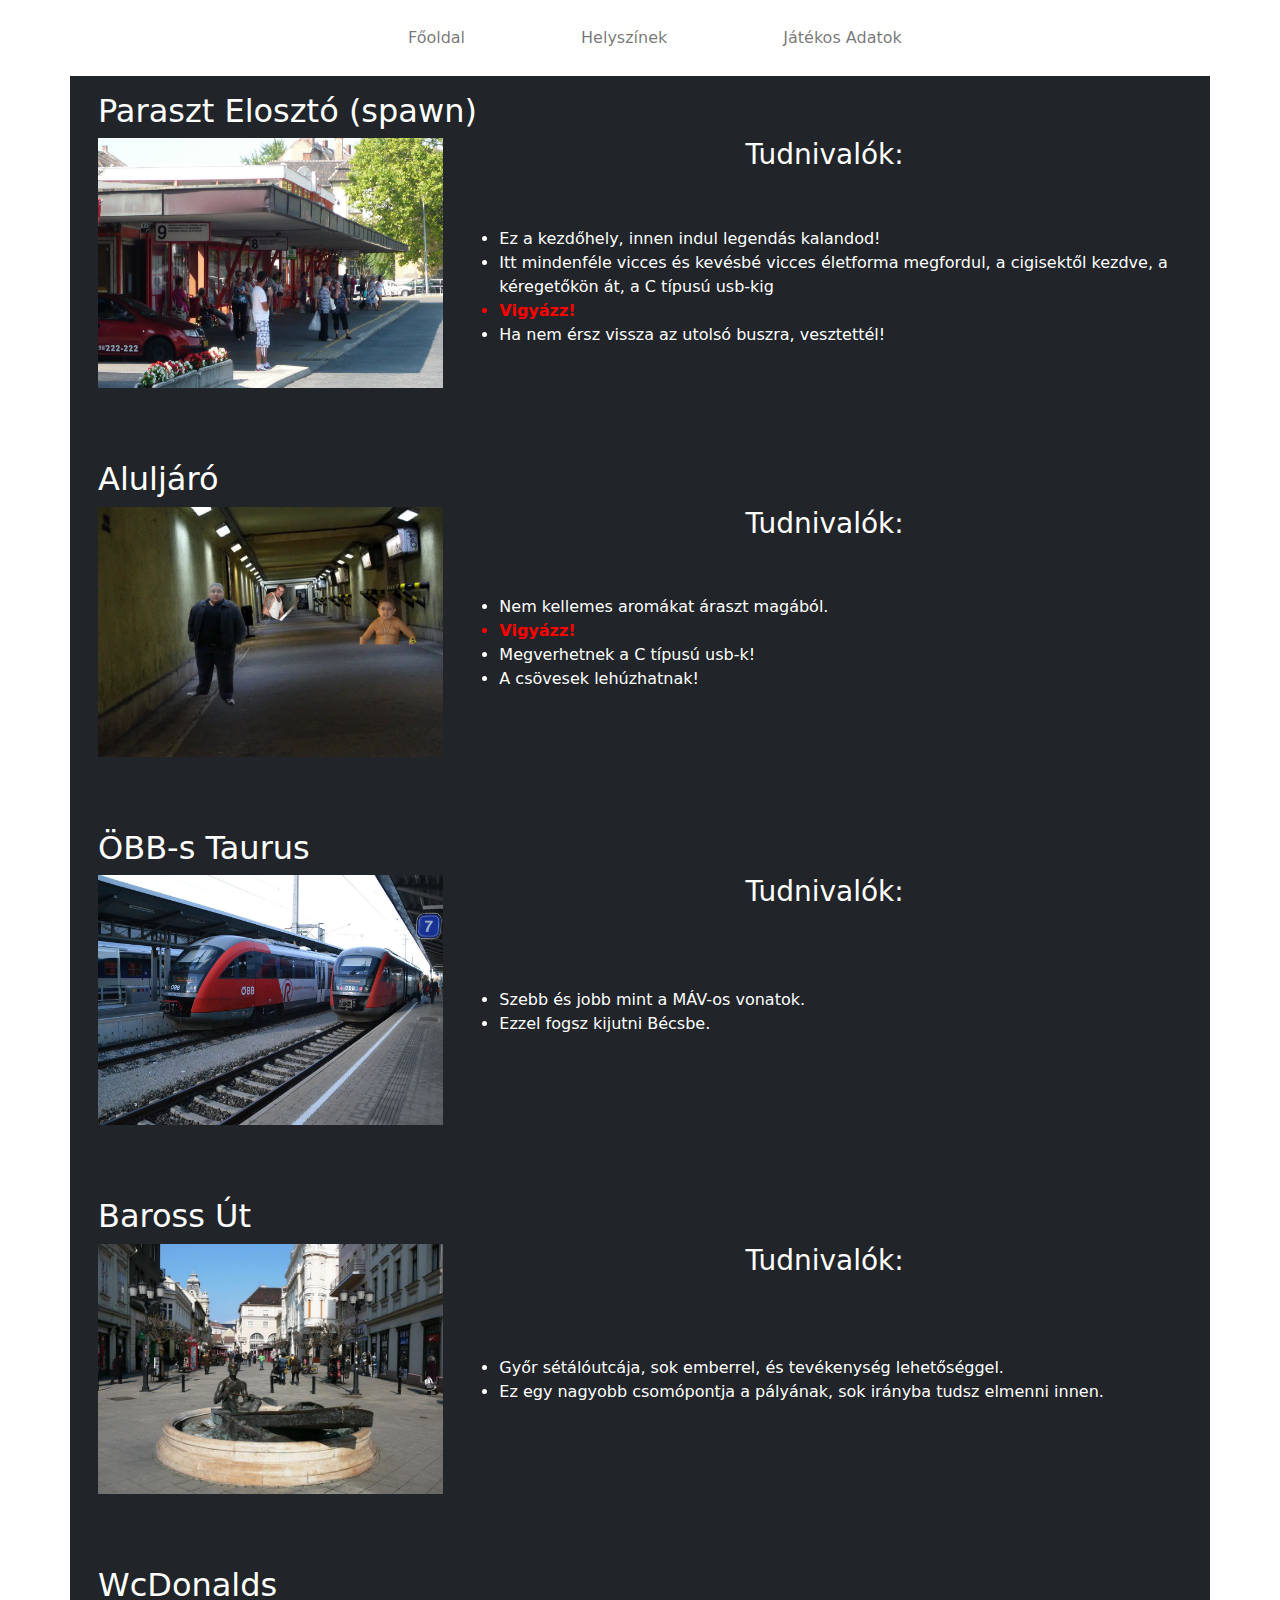
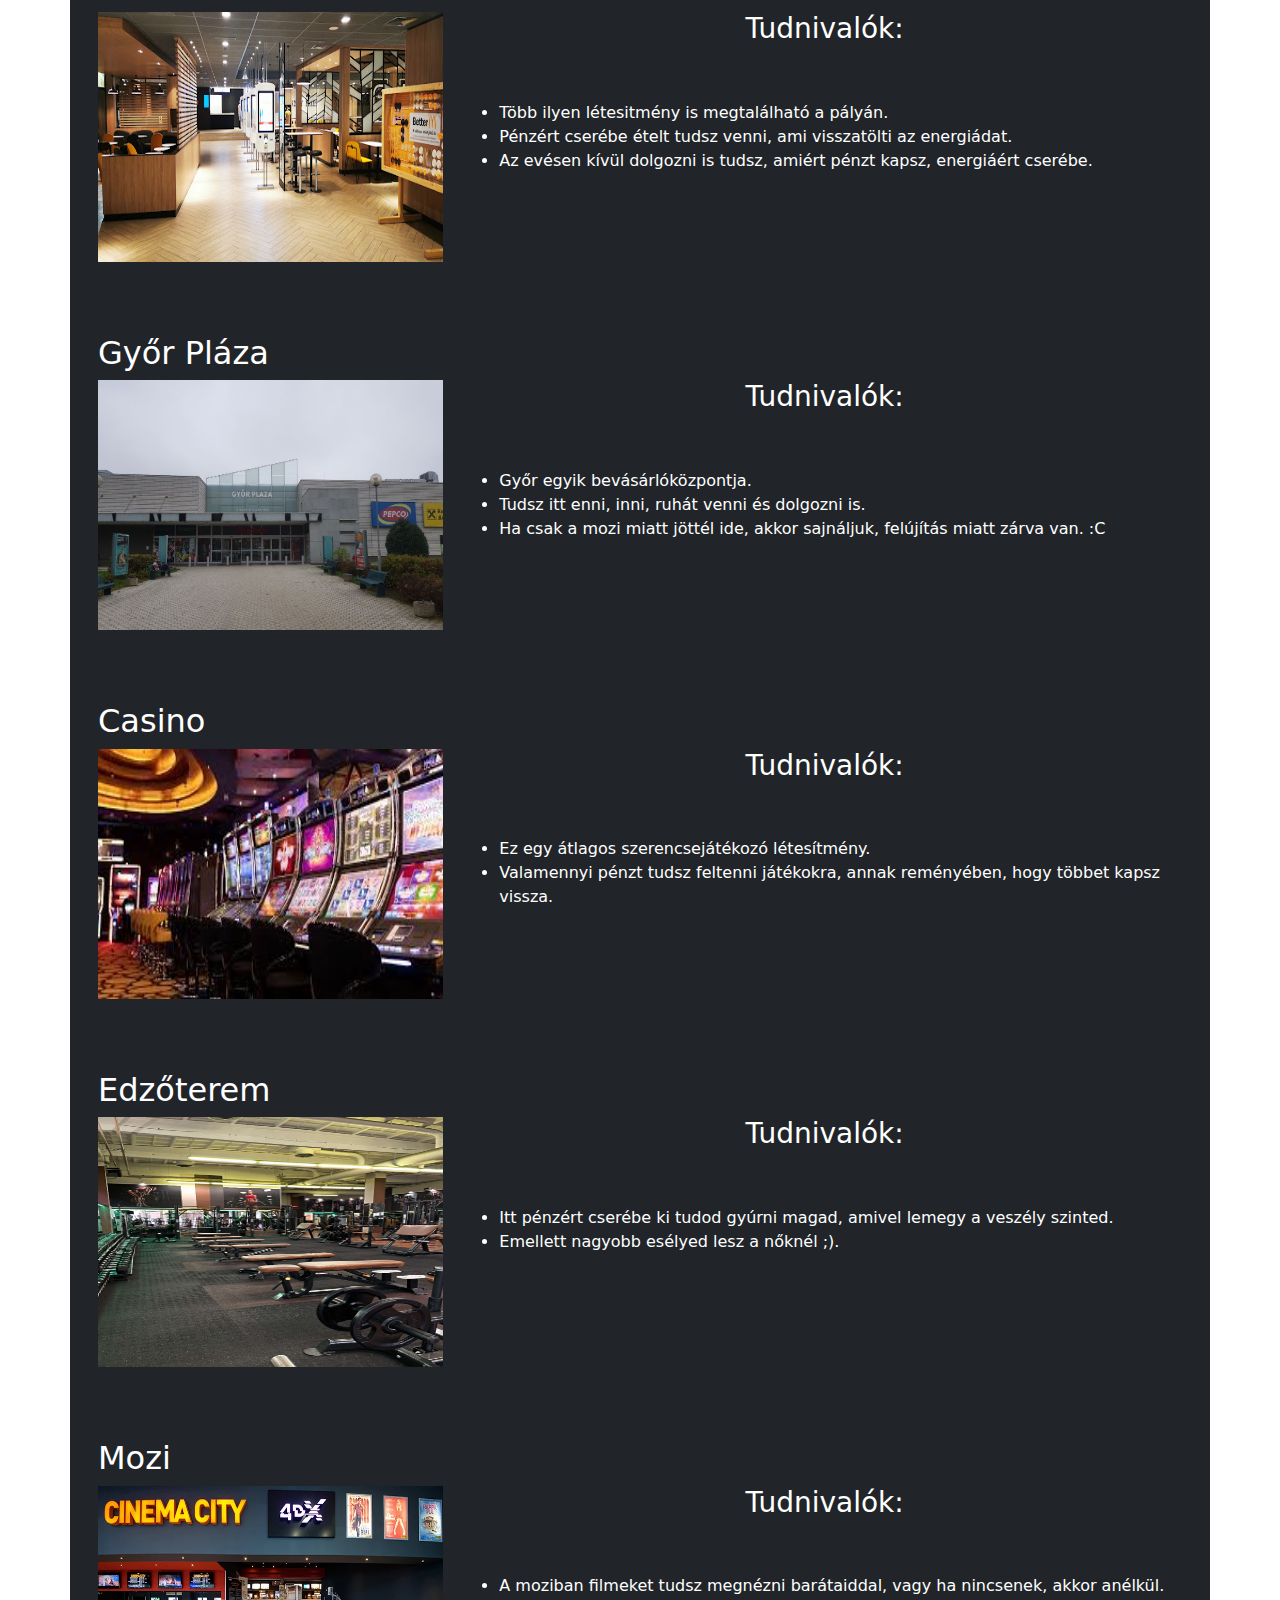
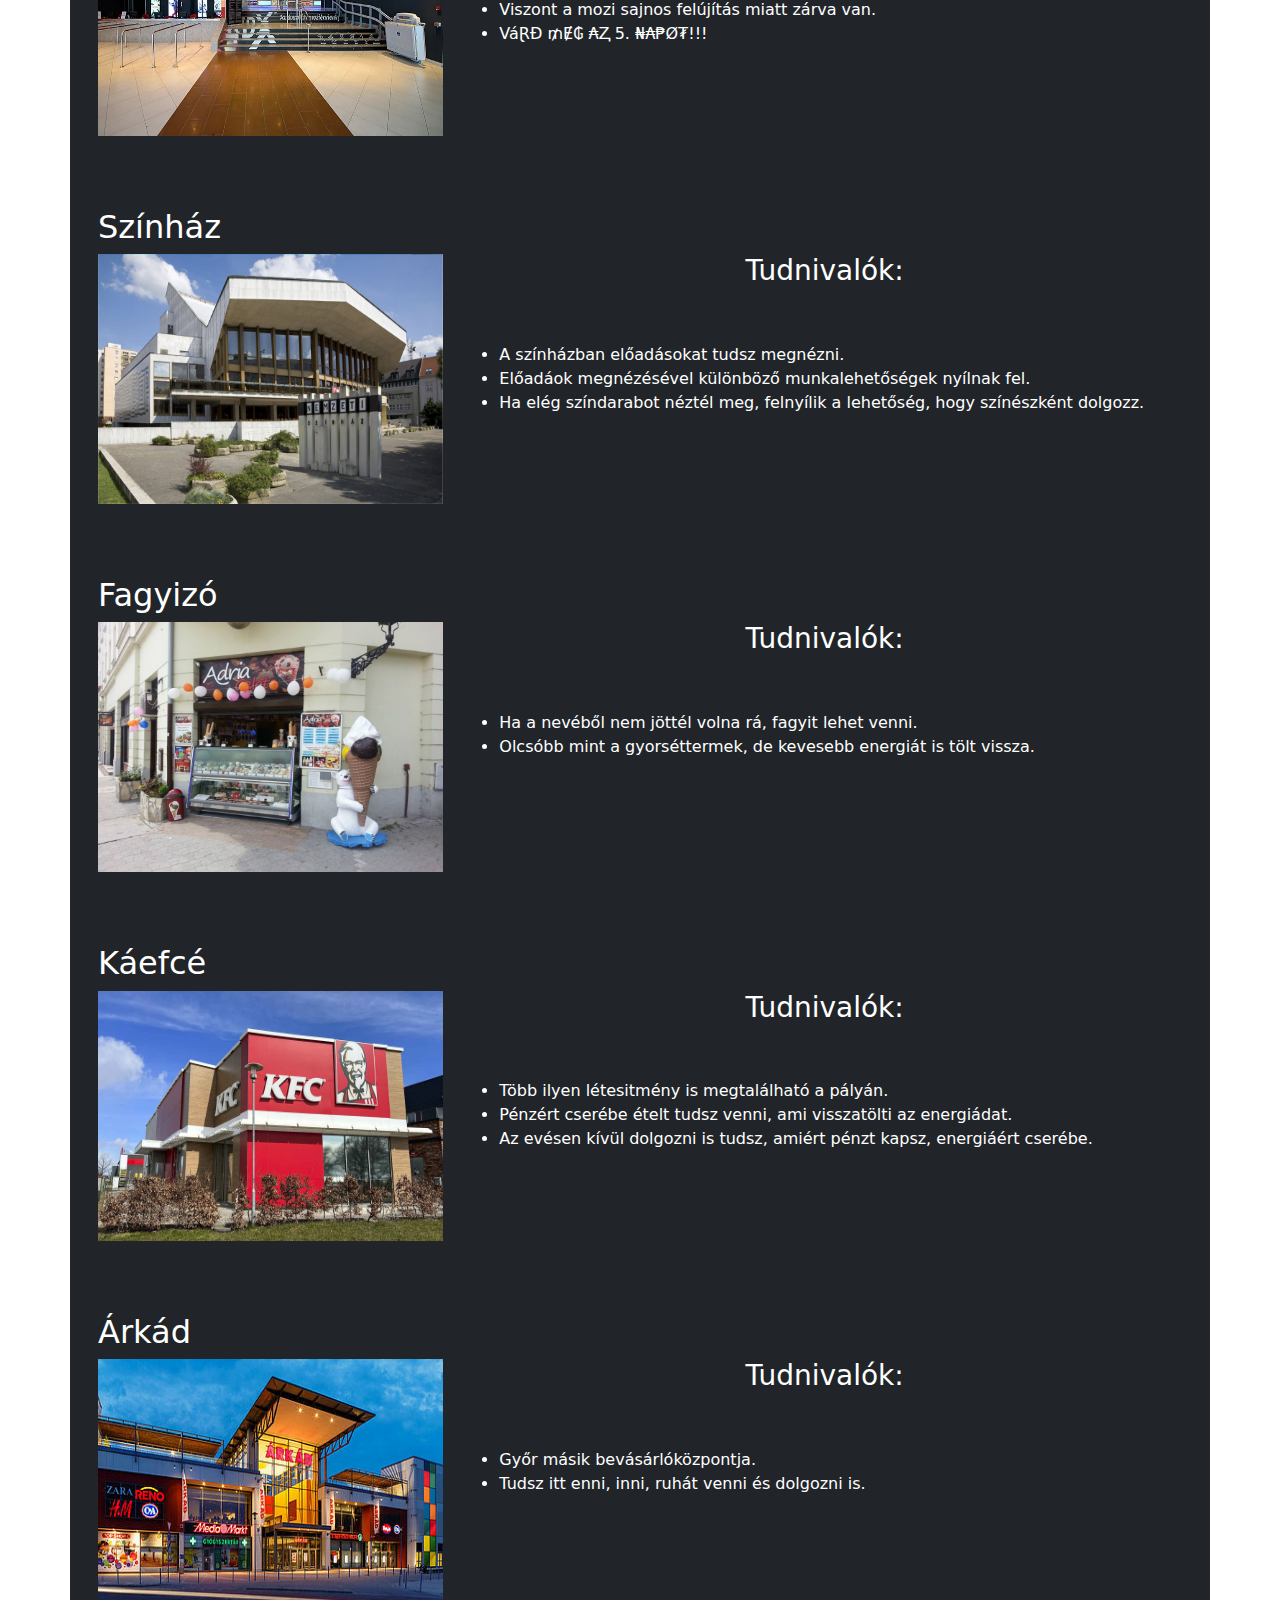
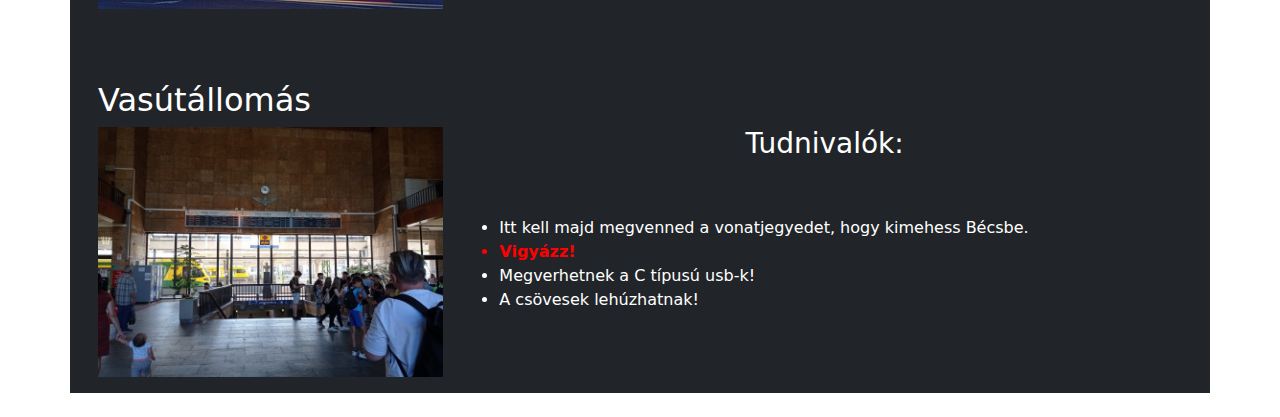
==== commit 9a48336e: "navbar fix" ====
--- a/helyszinek.html
+++ b/helyszinek.html
@@ -9,26 +9,13 @@
     <link rel="icon" type="image/x-icon" href="képek/gyor_logo.png">
 </head>
 <body>
-<<<<<<< HEAD
-    <nav class="navbar navbar-expand-lg samsungmedium">
-        <div class="container d-block text-center">
-            <a href="." class="navbar-brand">
-            <div class="collapse navbar-collapse">
-                <div class="navbar-nav">
-                    <a href="index.html" class="nav-link">Főoldal</a>
-                    <a href="helyszinek.html" class="nav-link">Helyszínek</a>
-                    <a href="jatekos.html" class="nav-link">Játékos adatai</a>
-                </div>
-            </div>
-=======
     <nav class="navbar navbar-expand-lg navbar-light ">
         <div class="collapse navbar-collapse" id="navbarNavAltMarkup">
           <div class="navbar-nav">
             <a class="nav-item nav-link" href="index.html">Főoldal
-            <a class="nav-item nav-link active" href="helyszinek.html">Helyszínek</a>
-            <a class="nav-item nav-link" href="#">plészholder</a>
+            <a class="nav-item nav-link" href="helyszinek.html">Helyszínek</a>
+            <a class="nav-item nav-link" href="jatekos.html">Játékos Adatok</a>
           </div>
->>>>>>> 91e2d083aad55f5a85a90b9496a24fc7dbfd7934
         </div>
       </nav>
     <div class="container">
@@ -129,7 +116,6 @@
                     <li>Győr egyik bevásárlóközpontja.</li>
                     <li>Tudsz itt enni, inni, ruhát venni és dolgozni is.</li>
                     <li>Ha csak a mozi miatt jöttél ide, akkor sajnáljuk, felújítás miatt zárva van. :C </li>
-                </ul>
             </p>
         </div>
     </div>
@@ -179,7 +165,7 @@
                 <ul>
                     <li>A moziban filmeket tudsz megnézni barátaiddal, vagy ha nincsenek, akkor anélkül.</li>
                     <li>Viszont a mozi sajnos felújítás miatt zárva van.</li>
-                    
+                    <li>VáⱤĐ ₥Ɇ₲ ₳Ⱬ 5. ₦₳₱Ø₮!!!</li>
                 </ul>
             </p>
         </div>
@@ -195,6 +181,7 @@
             <p class="leiras"> 
                 <ul>
                     <li>A színházban előadásokat tudsz megnézni.</li>
+                    <li>Előadáok megnézésével különböző munkalehetőségek nyílnak fel.</li>
                     <li>Ha elég színdarabot néztél meg, felnyílik a lehetőség, hogy színészként dolgozz.</li>
                 </ul>
             </p>
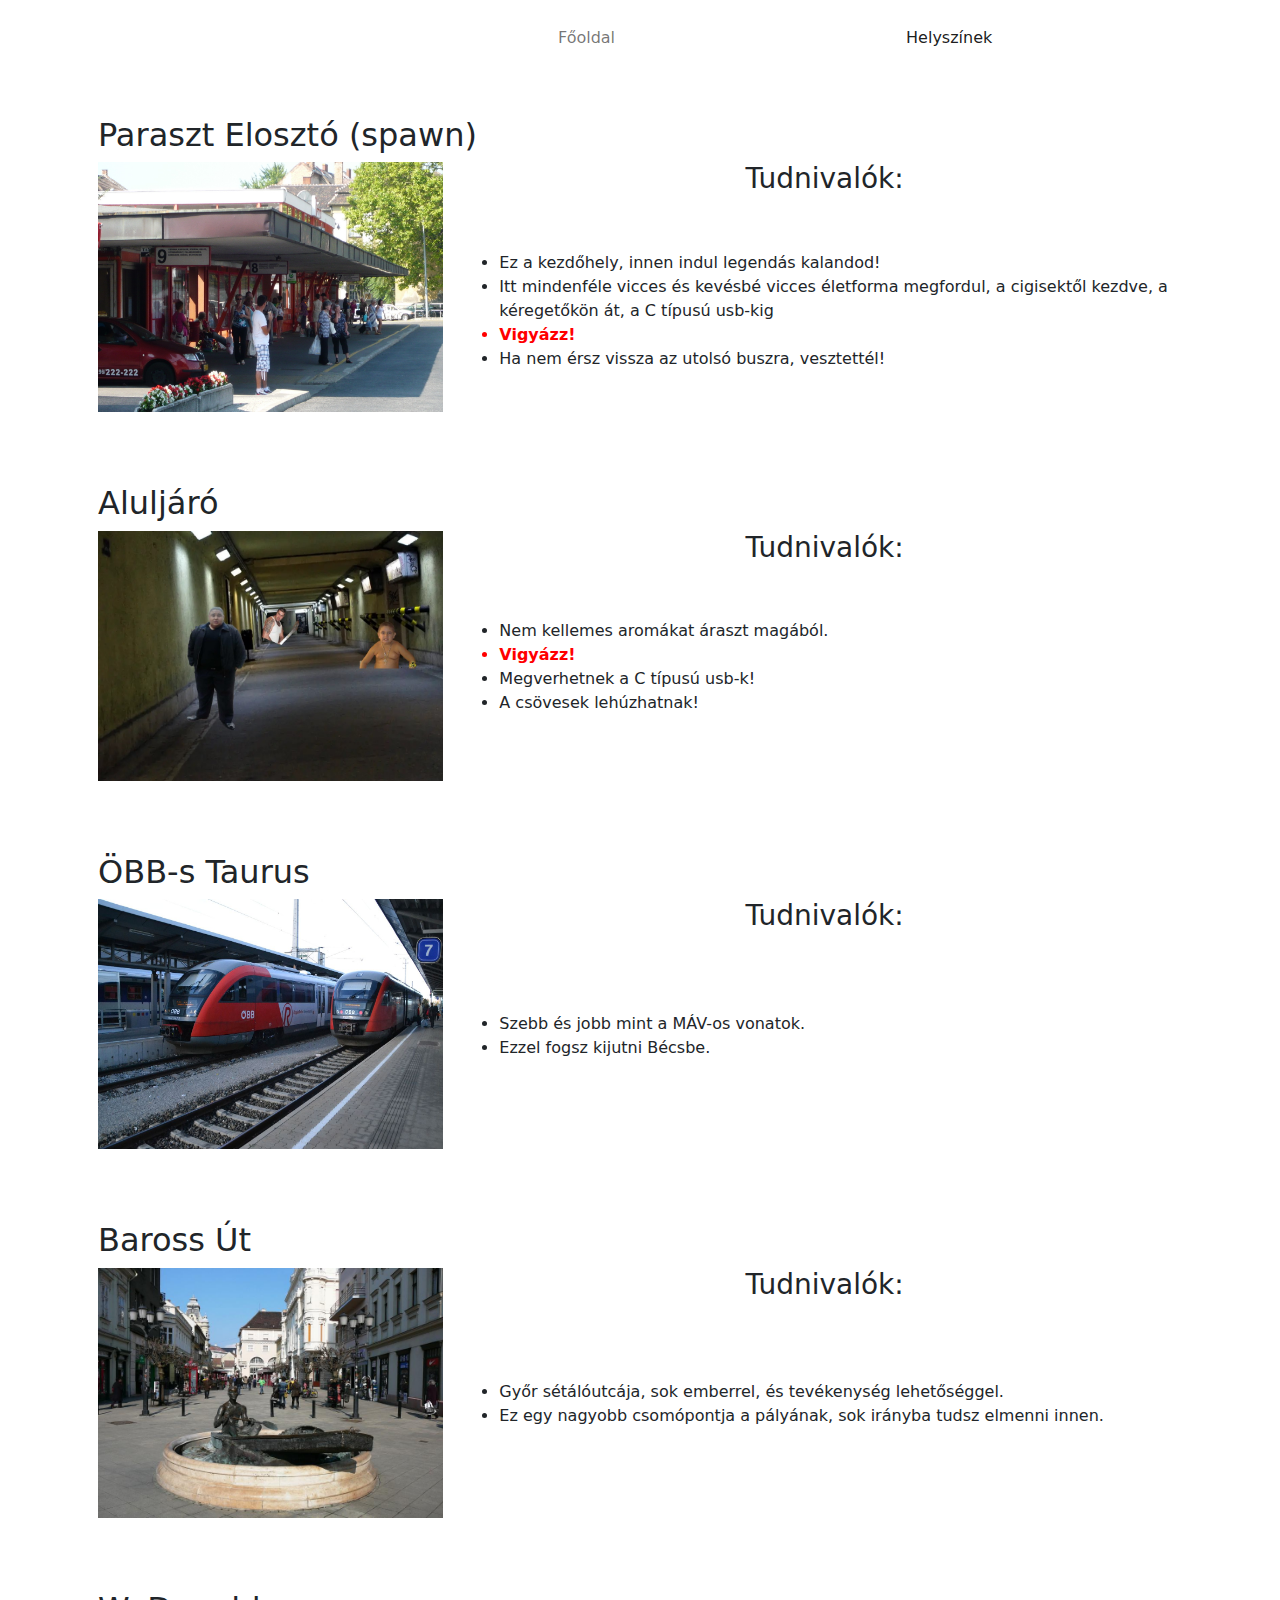
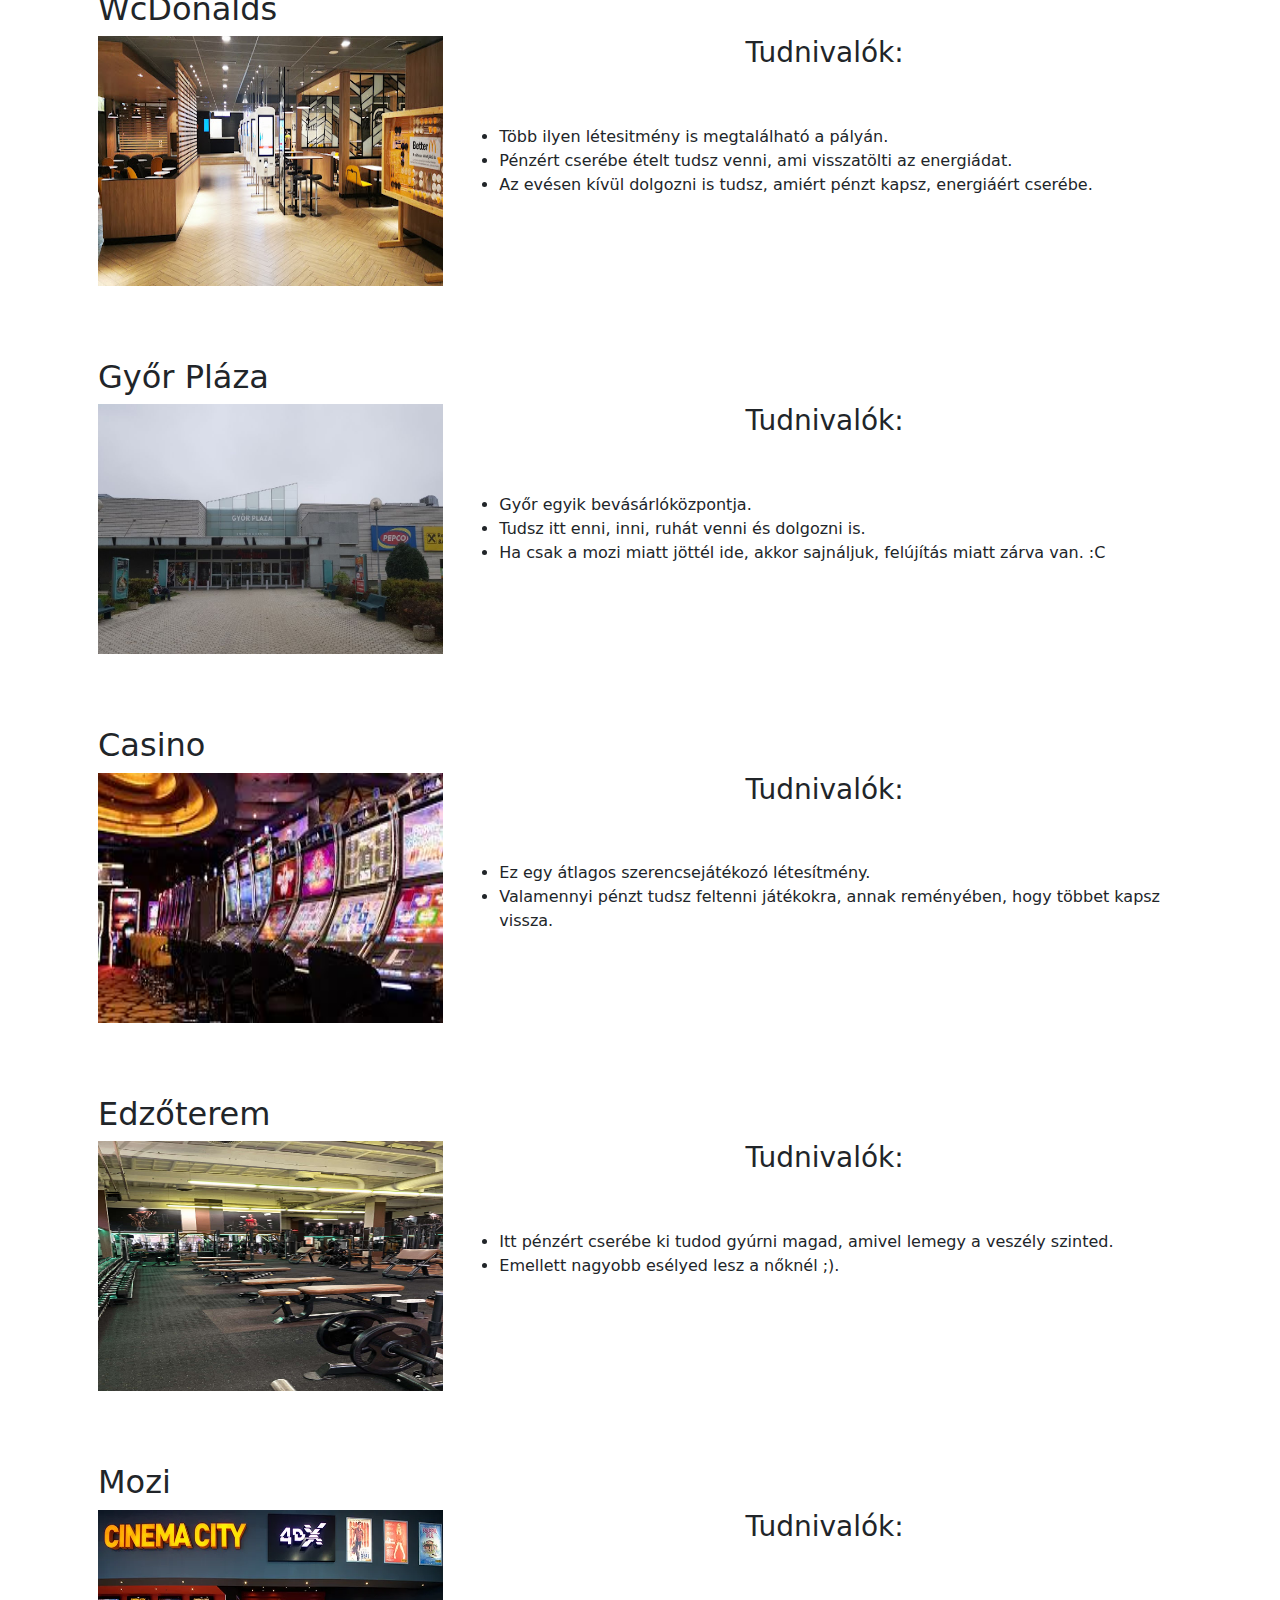
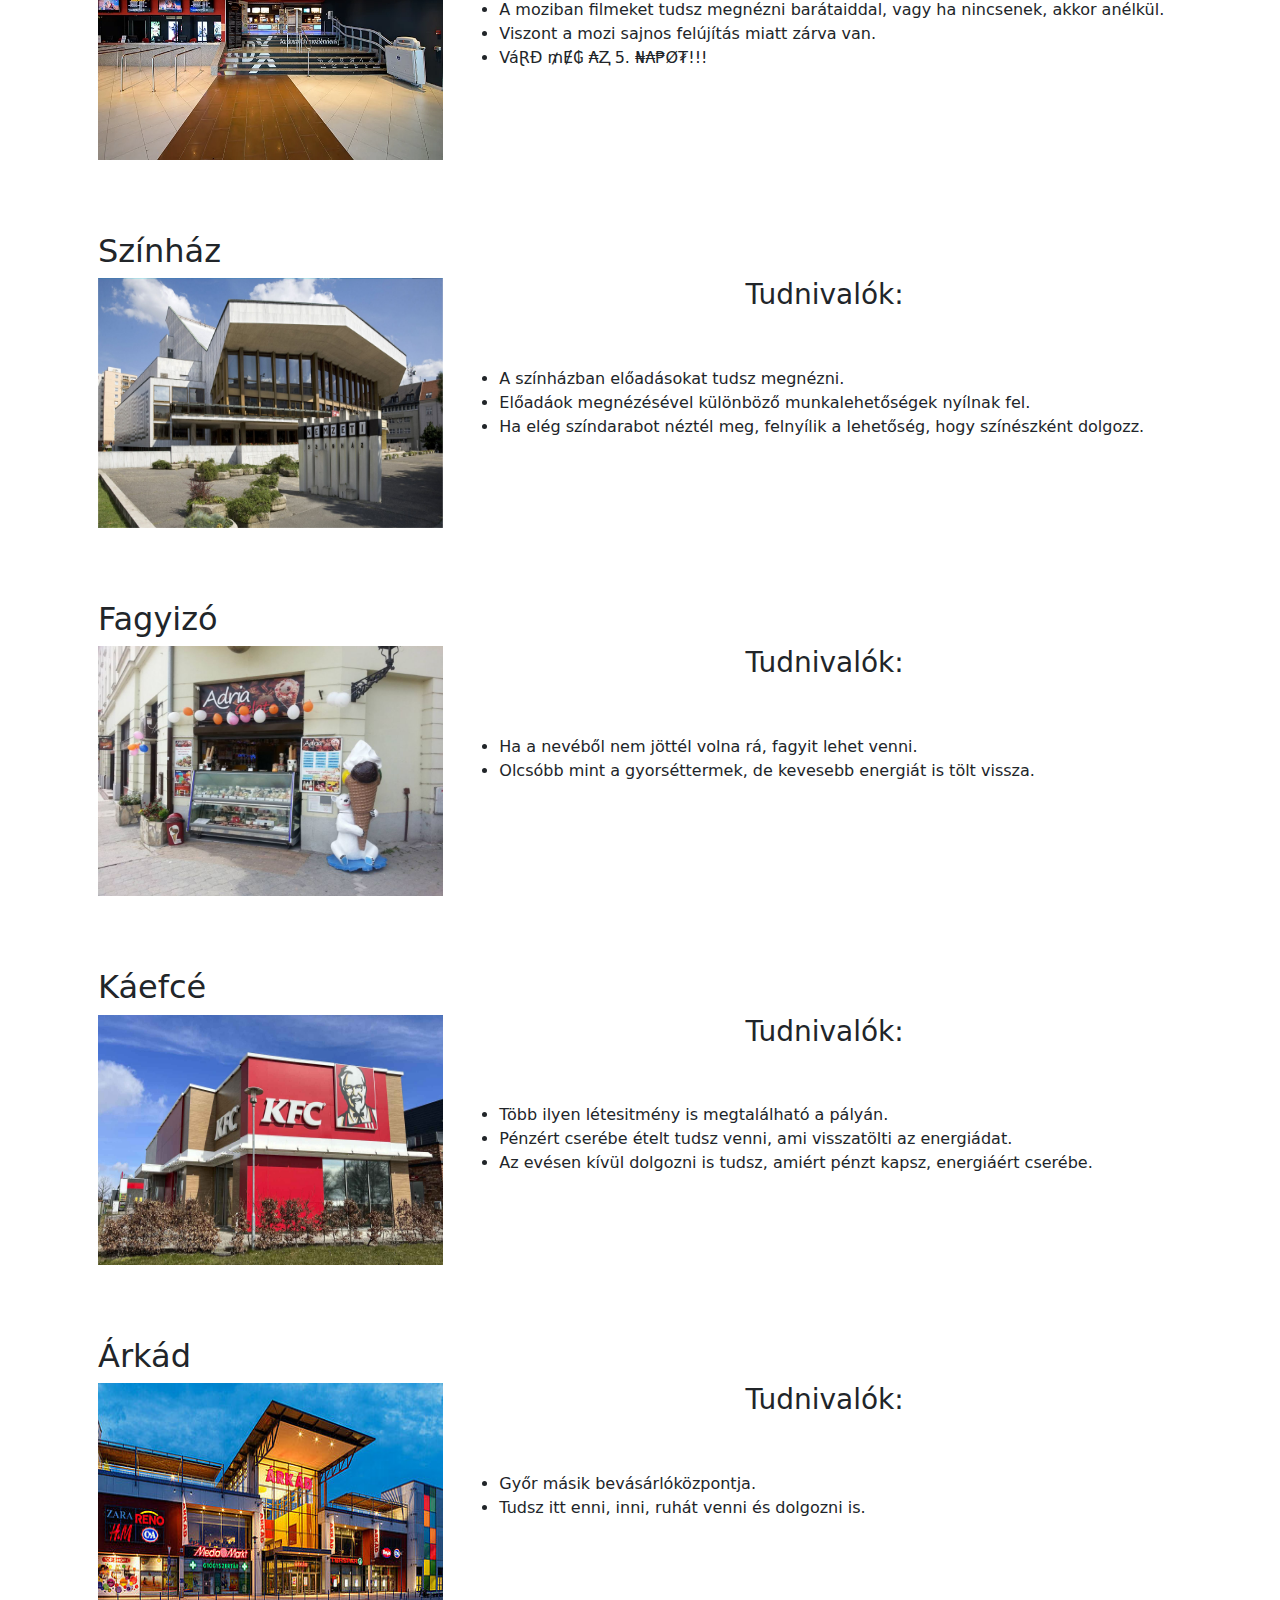
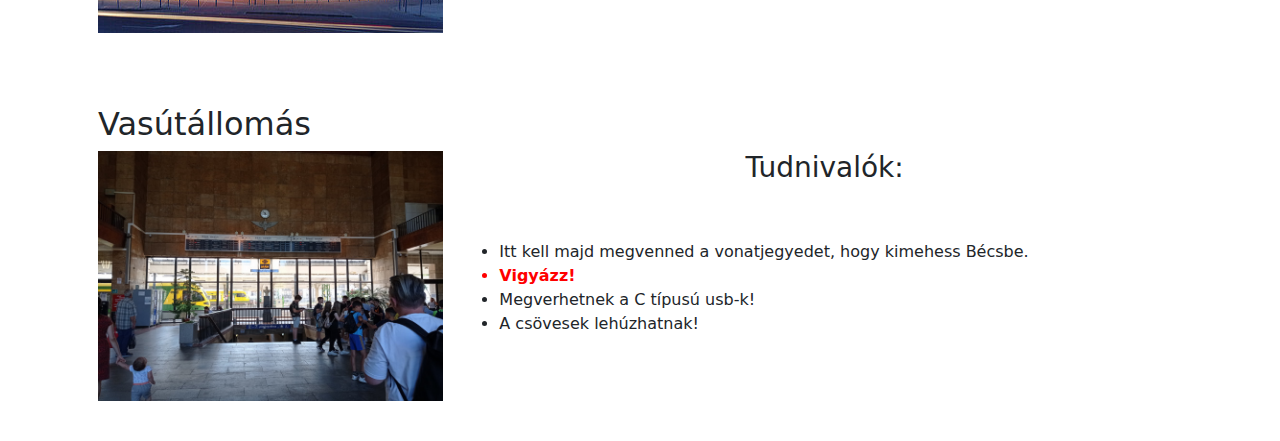
==== commit 26a0d6dd: "navbar bugfix 2.0+casino" ====
--- a/helyszinek.html
+++ b/helyszinek.html
@@ -13,13 +13,13 @@
         <div class="collapse navbar-collapse" id="navbarNavAltMarkup">
           <div class="navbar-nav">
             <a class="nav-item nav-link" href="index.html">Főoldal
-            <a class="nav-item nav-link" href="helyszinek.html">Helyszínek</a>
+            <a class="nav-item nav-link active" href="helyszinek.html">Helyszínek</a>
             <a class="nav-item nav-link" href="jatekos.html">Játékos Adatok</a>
           </div>
         </div>
       </nav>
     <div class="container">
-        <div class="row bg-dark text-white p-3">
+        <div class="row p-3">
             <h2 >Paraszt Elosztó (spawn)</h2>
             <img class="col-4 col-md-4 col-sm-4 col-xs-4 helyszin-img" src="képek/paraszt-elosztó.jpg" alt="Buszvég" title="">
             <div class="col-8 col-md-8 col-sm-8 col-xs-8">
@@ -37,7 +37,7 @@
     </div>
     </div>
 <div class="container">
-    <div  class="row bg-dark text-white p-3">
+    <div  class="row p-3">
         <h2 class="template-teteje">Aluljáró</h2>
         <img class="col-4 col-md-4 col-sm-4 col-xs-4 helyszin-img" src="képek/aluljáró.jpg" alt="Aluljáró" title="">
         <div class="col-8 col-md-8 col-sm-8 col-xs-8">
@@ -55,7 +55,7 @@
 </div>
 </div>
 <div class="container">
-    <div  class="row bg-dark text-white p-3">
+    <div  class="row p-3">
         <h2 class="template-teteje">ÖBB-s Taurus</h2>
         <img class="col-4 col-md-4 col-sm-4 col-xs-4 helyszin-img" src="képek/vonat.jpg" alt="ÖBB-s Taurus" title="">
         <div class="col-8 col-md-8 col-sm-8 col-xs-8">
@@ -72,7 +72,7 @@
 </div>
 </div>
 <div class="container">
-    <div  class="row bg-dark text-white p-3">
+    <div  class="row p-3">
         <h2 class="template-teteje">Baross Út</h2>
         <img class="col-4 col-md-4 col-sm-4 col-xs-4 helyszin-img" src="képek/baross.jpg" alt="Cigtanya" title="">
         <div class="col-8 col-md-8 col-sm-8 col-xs-8">
@@ -89,7 +89,7 @@
 </div>
 </div>
 <div class="container">
-    <div  class="row bg-dark text-white p-3">
+    <div  class="row p-3">
         <h2 class="template-teteje">WcDonalds</h2>
         <img class="col-4 col-md-4 col-sm-4 col-xs-4 helyszin-img" src="képek/meki.jpg" alt="Mekdánelc" title="">
         <div class="col-8 col-md-8 col-sm-8 col-xs-8">
@@ -106,7 +106,7 @@
 </div>
 </div>
 <div class="container">
-    <div  class="row bg-dark text-white p-3">
+    <div  class="row p-3">
         <h2 class="template-teteje">Győr Pláza</h2>
         <img class="col-4 col-md-4 col-sm-4 col-xs-4 helyszin-img" src="képek/pláza.jpg" alt="Pláza" title="">
         <div class="col-8 col-md-8 col-sm-8 col-xs-8">
@@ -122,7 +122,7 @@
 </div>
 </div>
 <div class="container">
-    <div  class="row bg-dark text-white p-3">
+    <div  class="row p-3">
         <h2 class="template-teteje">Casino</h2>
         <img class="col-4 col-md-4 col-sm-4 col-xs-4 helyszin-img" src="képek/casino.jfif" alt="Casino" title="">
         <div class="col-8 col-md-8 col-sm-8 col-xs-8">
@@ -139,7 +139,7 @@
 </div>
 </div>
 <div class="container">
-    <div  class="row bg-dark text-white p-3">
+    <div  class="row p-3">
         <h2 class="template-teteje">Edzőterem</h2>
         <img class="col-4 col-md-4 col-sm-4 col-xs-4 helyszin-img" src="képek/gym.jpg" alt="gym" title="">
         <div class="col-8 col-md-8 col-sm-8 col-xs-8">
@@ -156,7 +156,7 @@
 </div>
 </div>
 <div class="container">
-    <div  class="row bg-dark text-white p-3">
+    <div  class="row p-3">
         <h2 class="template-teteje">Mozi</h2>
         <img class="col-4 col-md-4 col-sm-4 col-xs-4 helyszin-img" src="képek/mozi.jpg" alt="mozi" title="">
         <div class="col-8 col-md-8 col-sm-8 col-xs-8">
@@ -173,7 +173,7 @@
 </div>
 </div>
 <div class="container">
-    <div  class="row bg-dark text-white p-3">
+    <div  class="row p-3">
         <h2 class="template-teteje">Színház</h2>
         <img class="col-4 col-md-4 col-sm-4 col-xs-4 helyszin-img" src="képek/színház.jpg" alt="színház" title="">
         <div class="col-8 col-md-8 col-sm-8 col-xs-8">
@@ -190,7 +190,7 @@
 </div>
 </div>  
 <div class="container">
-    <div  class="row bg-dark text-white p-3">
+    <div  class="row p-3">
         <h2 class="template-teteje">Fagyizó</h2>
         <img class="col-4 col-md-4 col-sm-4 col-xs-4 helyszin-img" src="képek/fagyizó.jpg" alt="fagyizó" title="">
         <div class="col-8 col-md-8 col-sm-8 col-xs-8">
@@ -207,7 +207,7 @@
 </div>
 </div>
 <div class="container">
-    <div  class="row bg-dark text-white p-3">
+    <div  class="row p-3">
         <h2 class="template-teteje">Káefcé</h2>
         <img class="col-4 col-md-4 col-sm-4 col-xs-4 helyszin-img" src="képek/kfc.jpg" alt="KFC" title="">
         <div class="col-8 col-md-8 col-sm-8 col-xs-8">
@@ -224,7 +224,7 @@
 </div>
 </div>
 <div class="container">
-    <div  class="row bg-dark text-white p-3">
+    <div  class="row p-3">
         <h2 class="template-teteje">Árkád</h2>
         <img class="col-4 col-md-4 col-sm-4 col-xs-4 helyszin-img" src="képek/árkád.jpg" alt="Árkád" title="">
         <div class="col-8 col-md-8 col-sm-8 col-xs-8">
@@ -240,7 +240,7 @@
 </div>
 </div>
 <div class="container">
-    <div  class="row bg-dark text-white p-3 mb-4">
+    <div  class="row p-3 mb-4">
         <h2 class="template-teteje">Vasútállomás</h2>
         <img class="col-4 col-md-4 col-sm-4 col-xs-4 helyszin-img" src="képek/vasútállomás.jpg" alt="Árkád" title="">
         <div class="col-8 col-md-8 col-sm-8 col-xs-8">
--- a/style.css
+++ b/style.css
@@ -38,8 +38,8 @@
 }
 
 .nav-item{
-    margin-left: 50px;
-    margin-right: 50px;
+    margin-left: 200px;
+    margin-right: 75px;
 }
 
 .cím{
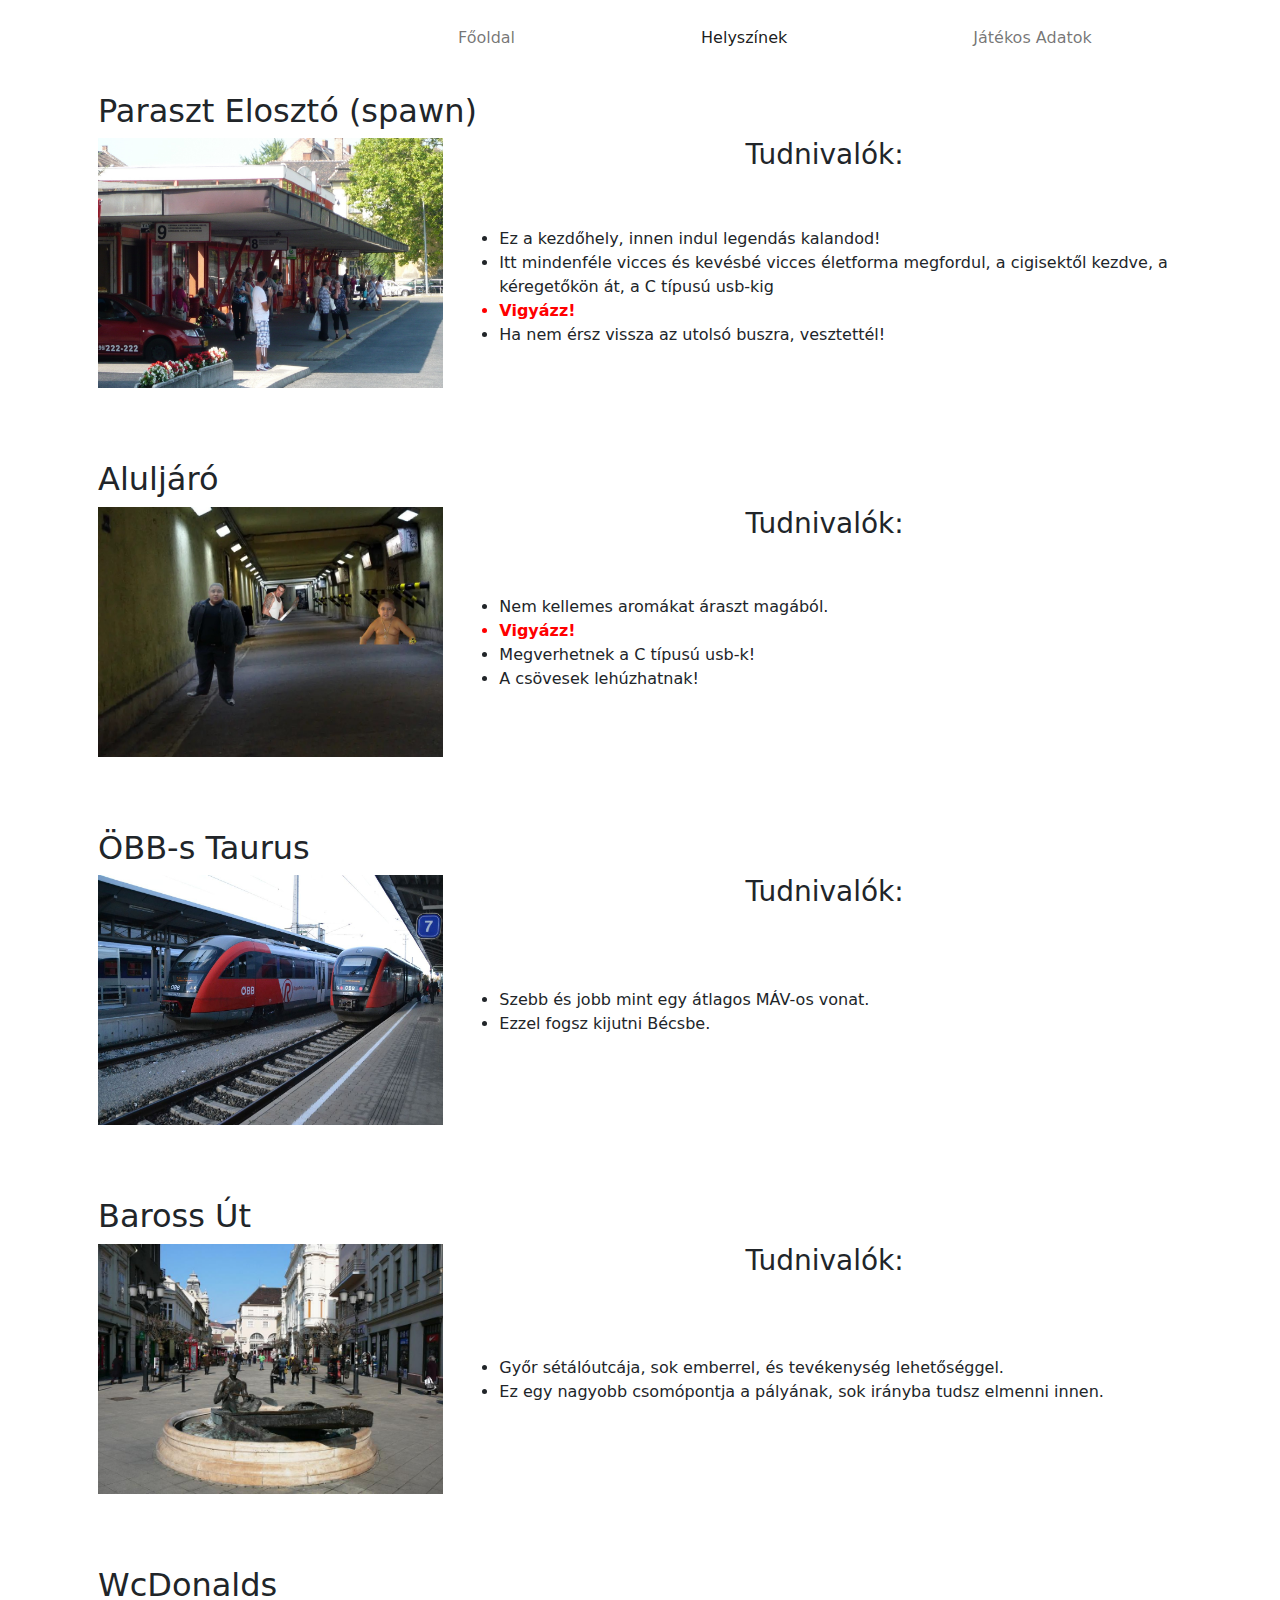
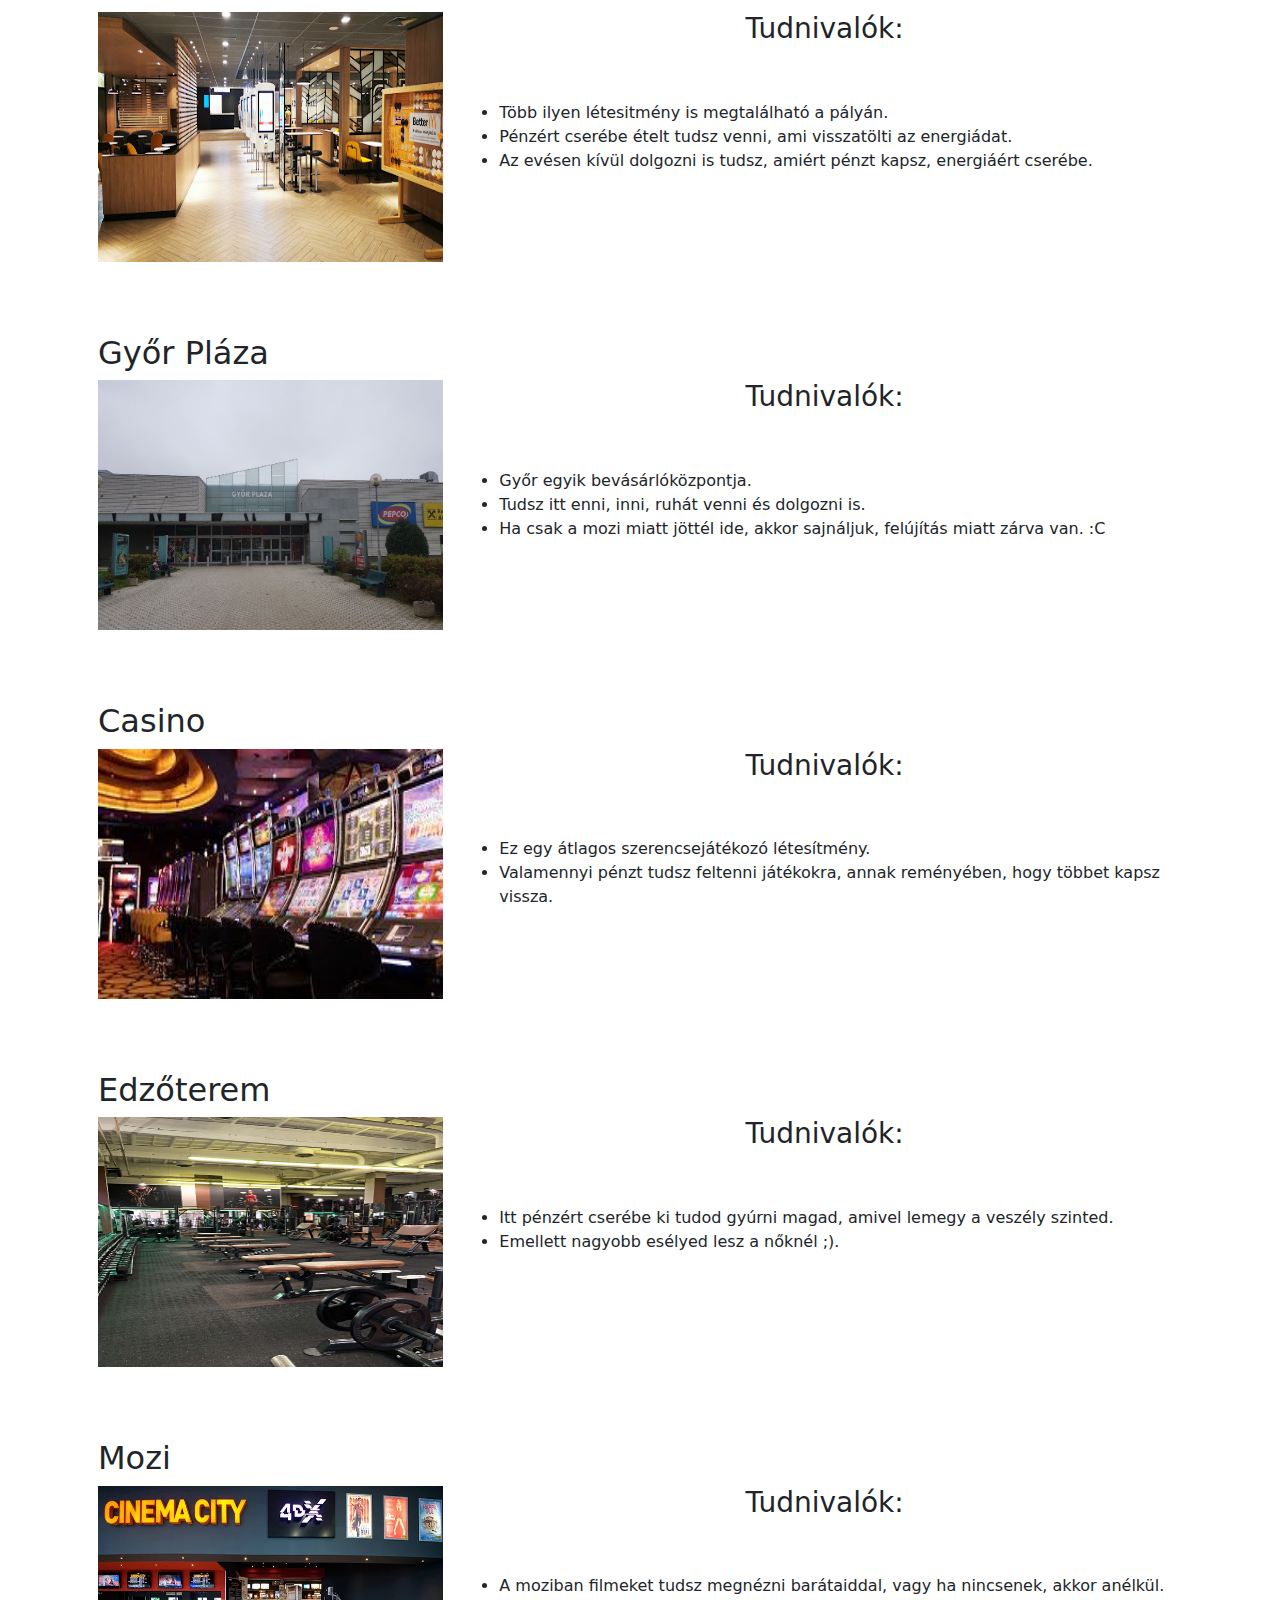
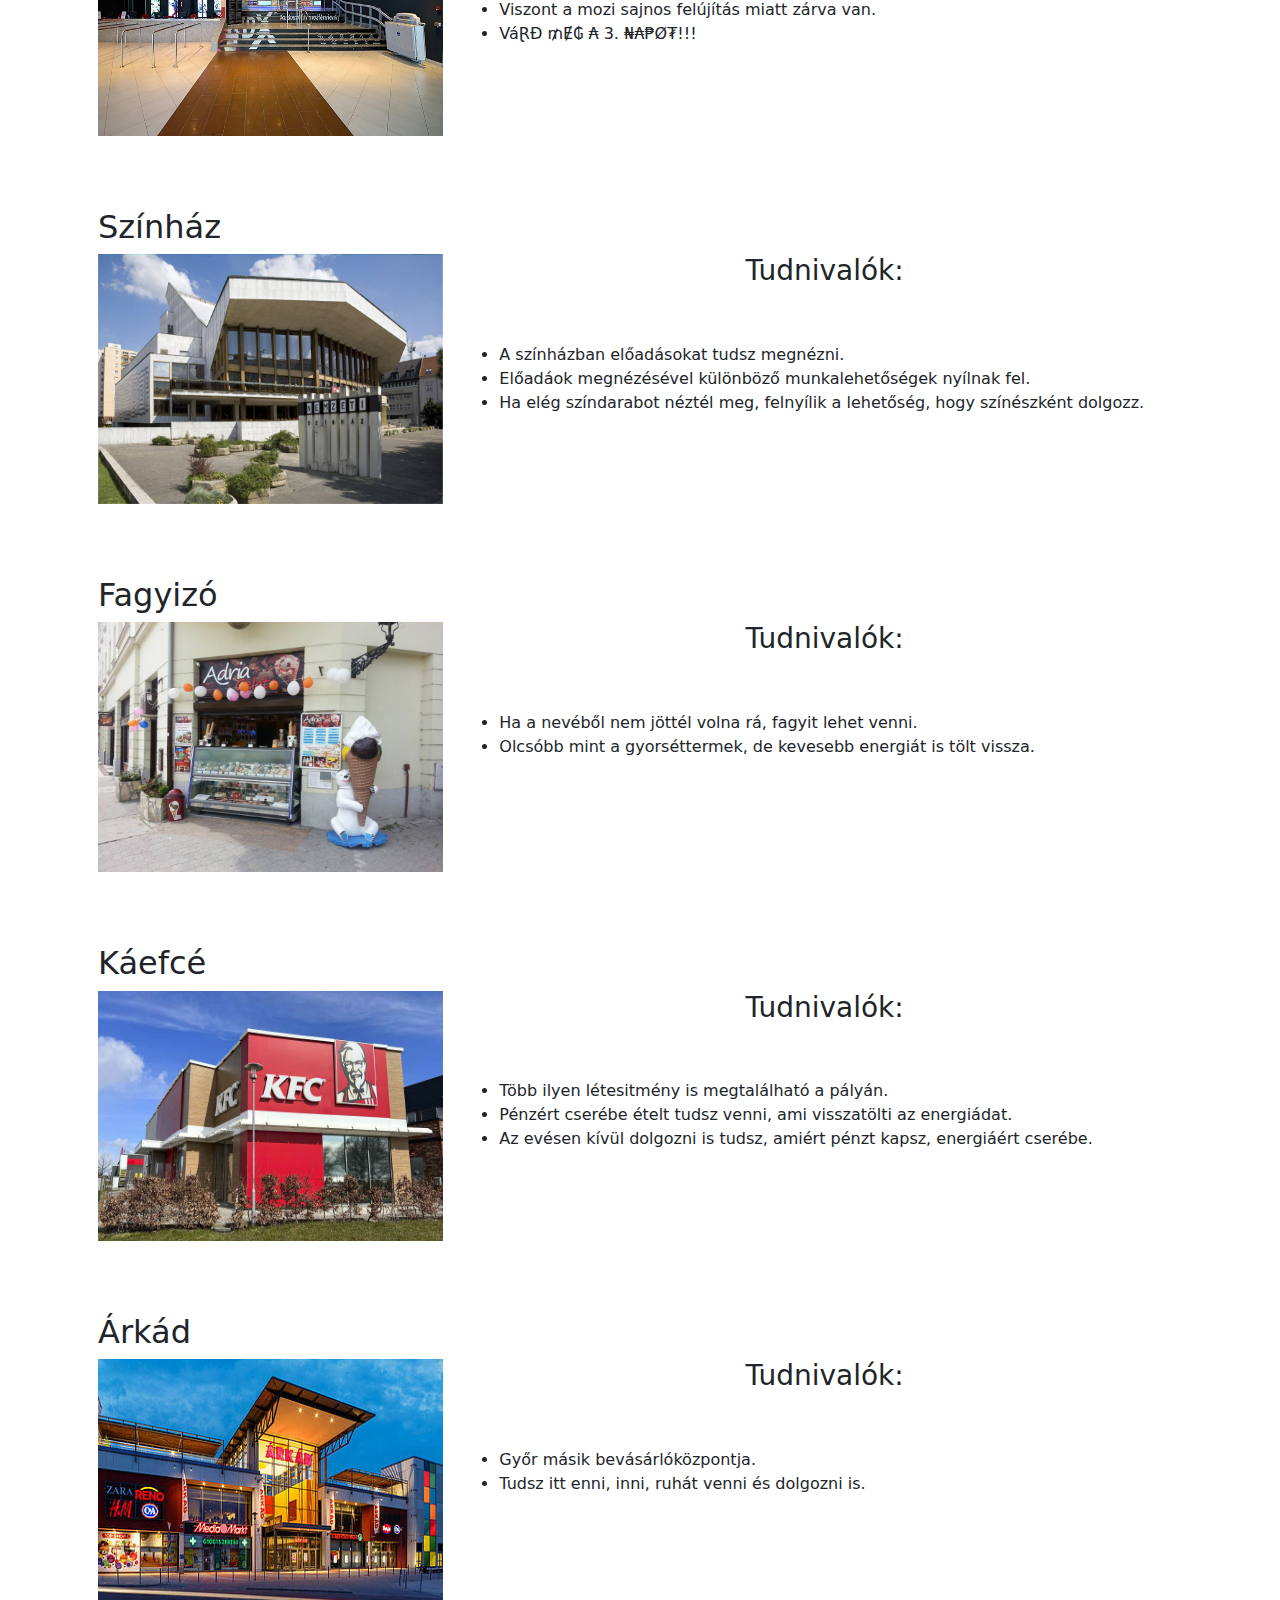
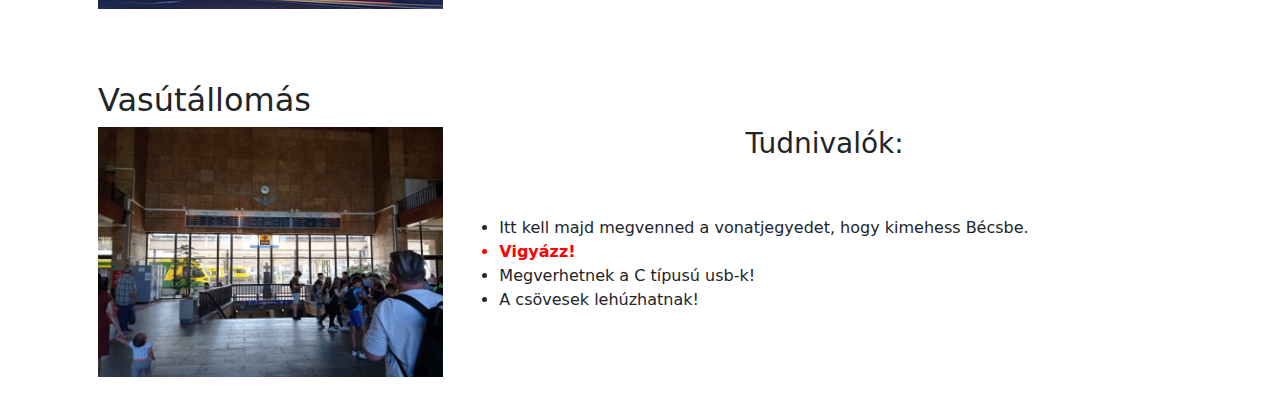
==== commit 1154ec76: "ihlet bekezdés" ====
--- a/helyszinek.html
+++ b/helyszinek.html
@@ -63,7 +63,7 @@
             <p class="leiras">
                 <ul>
                     <br>
-                    <li>Szebb és jobb mint a MÁV-os vonatok.</li>
+                    <li>Szebb és jobb mint egy átlagos MÁV-os vonat.</li>
                     <li>Ezzel fogsz kijutni Bécsbe.</li>
                 </ul>
             </p>
@@ -165,7 +165,7 @@
                 <ul>
                     <li>A moziban filmeket tudsz megnézni barátaiddal, vagy ha nincsenek, akkor anélkül.</li>
                     <li>Viszont a mozi sajnos felújítás miatt zárva van.</li>
-                    <li>VáⱤĐ ₥Ɇ₲ ₳Ⱬ 5. ₦₳₱Ø₮!!!</li>
+                    <li>VáⱤĐ ₥Ɇ₲ ₳ 3. ₦₳₱Ø₮!!!</li>
                 </ul>
             </p>
         </div>
--- a/style.css
+++ b/style.css
@@ -38,8 +38,8 @@
 }
 
 .nav-item{
-    margin-left: 200px;
-    margin-right: 75px;
+    margin-left: 100px;
+    margin-right: 70px;
 }
 
 .cím{
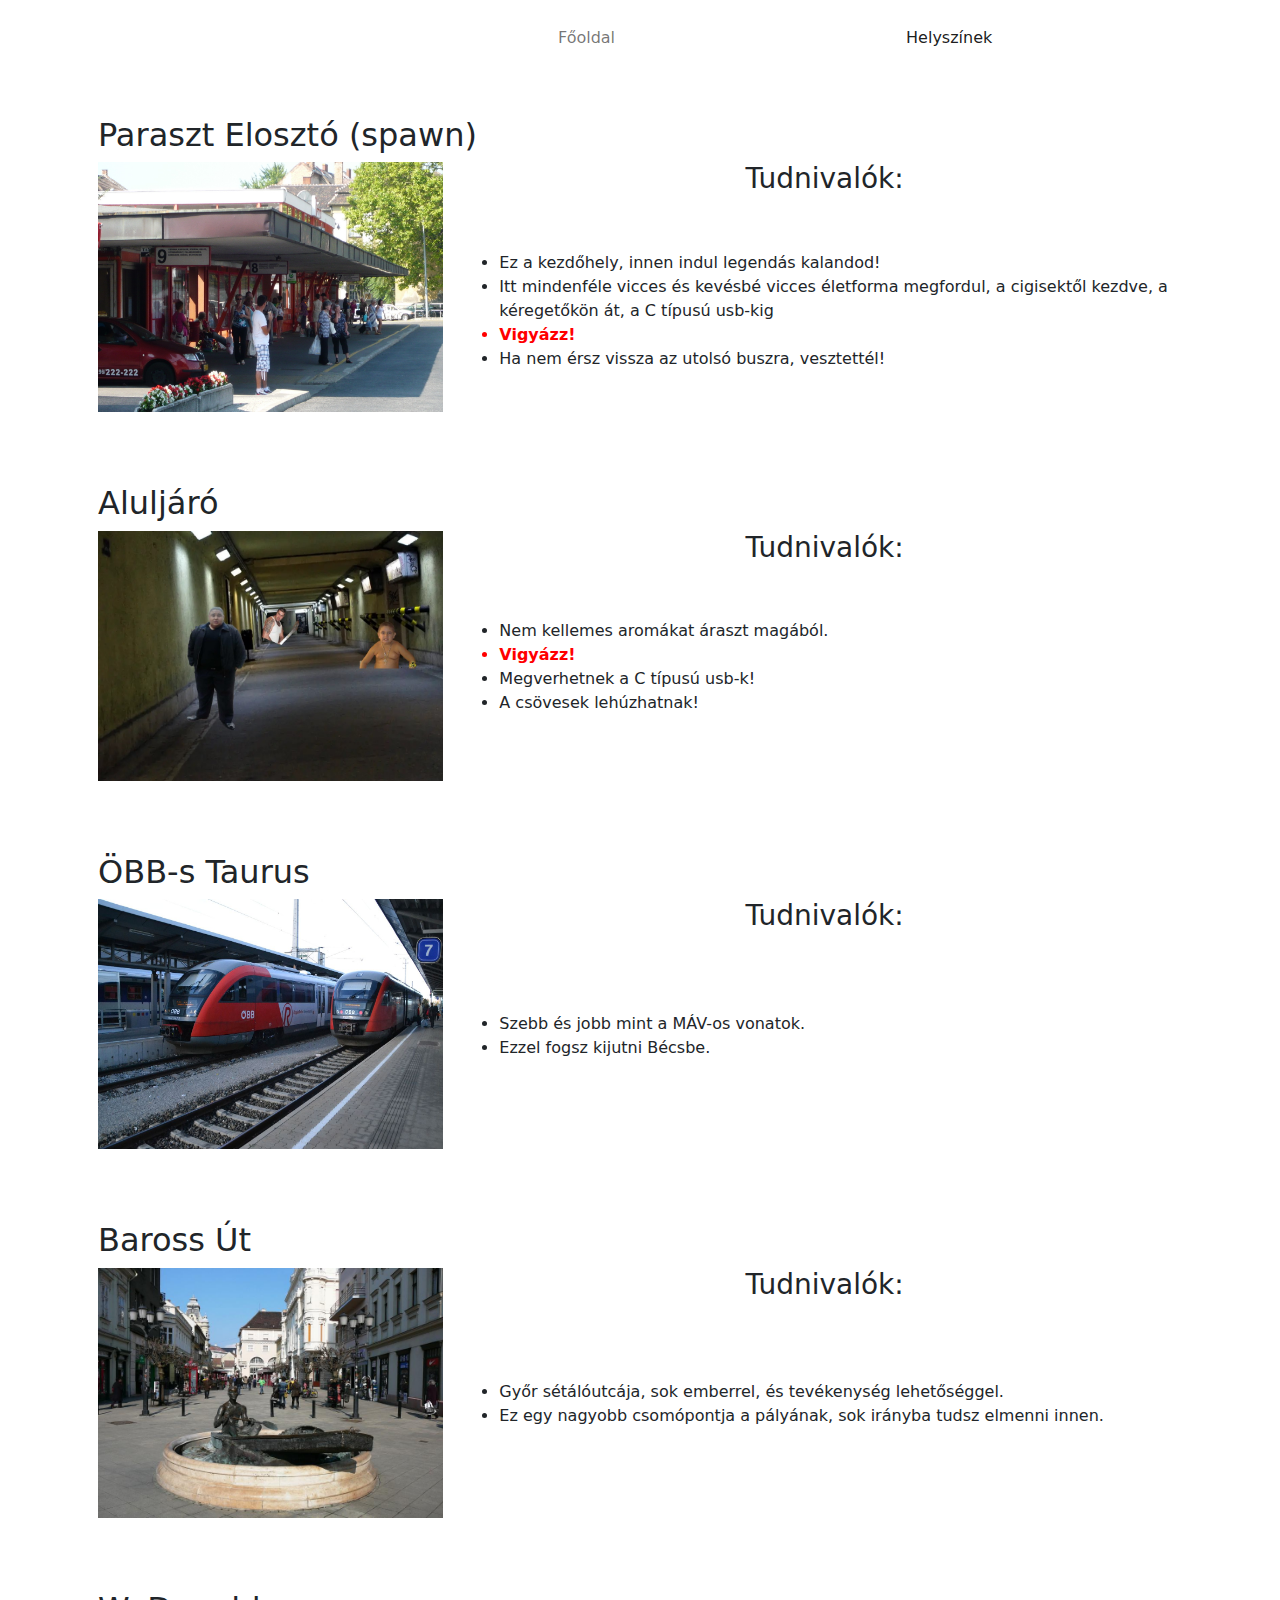
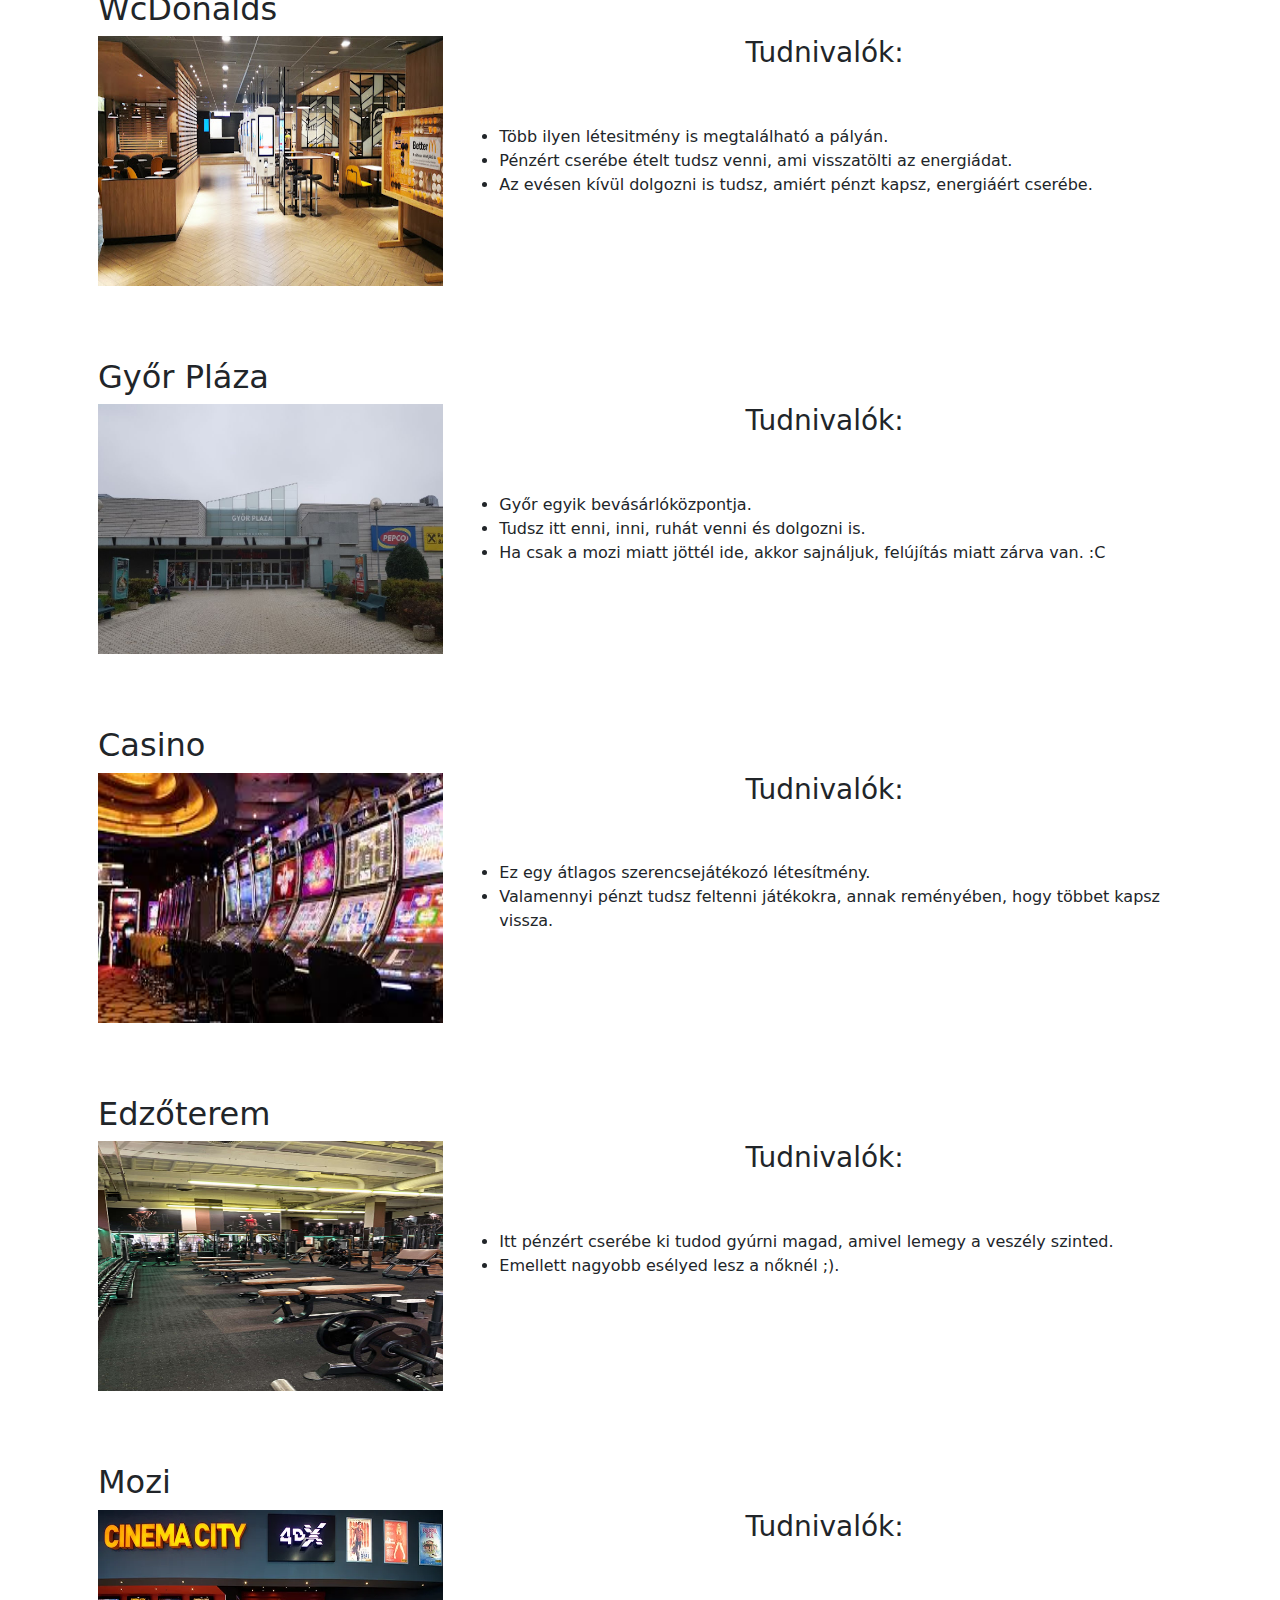
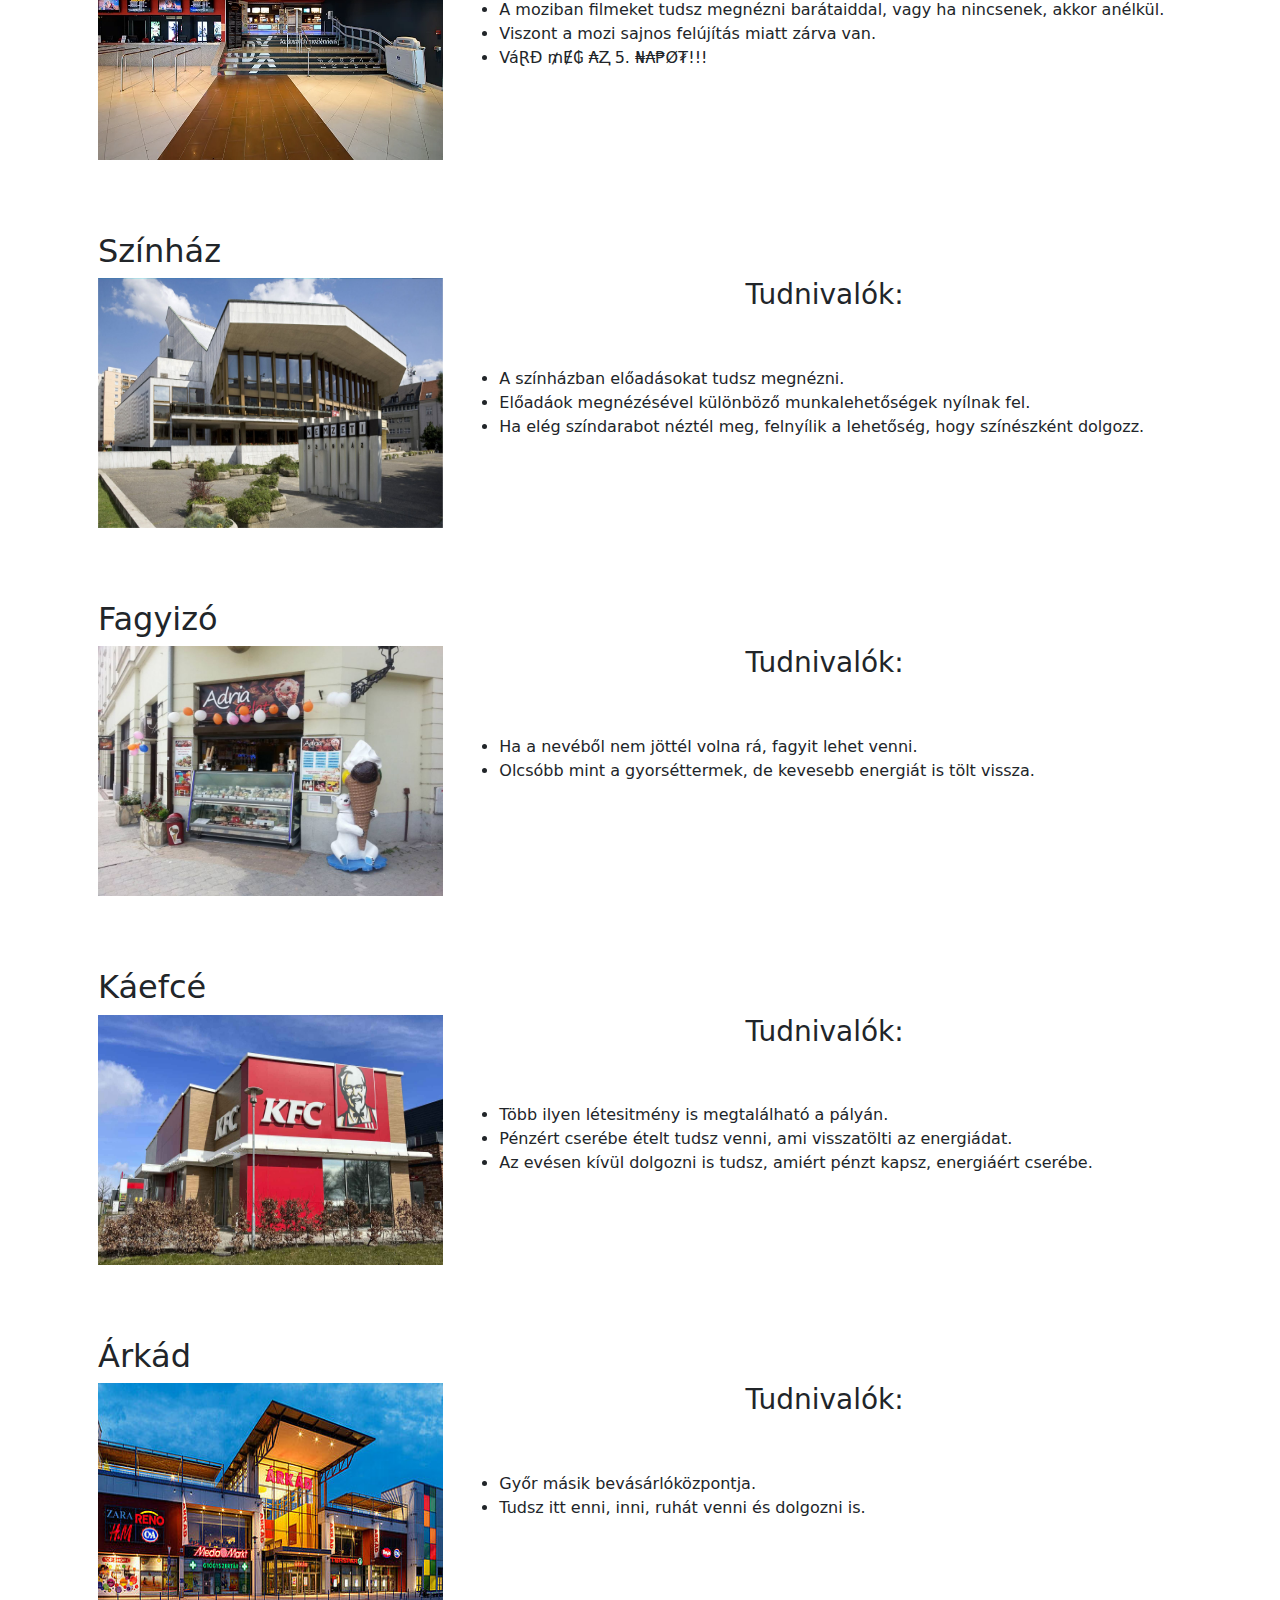
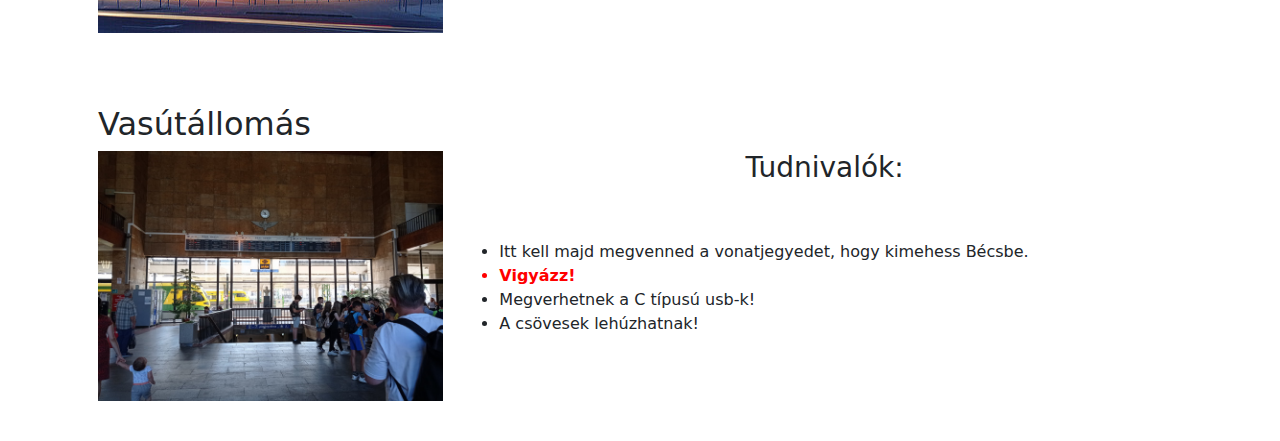
==== commit 11d2f182: "keszitokrol, jatekmenet" ====
--- a/helyszinek.html
+++ b/helyszinek.html
@@ -21,7 +21,7 @@
     <div class="container">
         <div class="row p-3">
             <h2 >Paraszt Elosztó (spawn)</h2>
-            <img class="col-4 col-md-4 col-sm-4 col-xs-4 helyszin-img" src="képek/paraszt-elosztó.jpg" alt="Buszvég" title="">
+            <img class="col-4 col-md-4 col-sm-4 col-xs-4 helyszin-img" src="képek/paraszt-eloszto.jpg" alt="Buszvég" title="">
             <div class="col-8 col-md-8 col-sm-8 col-xs-8">
                 <h3 class="tudnivalo">Tudnivalók:</h3>
                 <p class="leiras">
@@ -39,7 +39,7 @@
 <div class="container">
     <div  class="row p-3">
         <h2 class="template-teteje">Aluljáró</h2>
-        <img class="col-4 col-md-4 col-sm-4 col-xs-4 helyszin-img" src="képek/aluljáró.jpg" alt="Aluljáró" title="">
+        <img class="col-4 col-md-4 col-sm-4 col-xs-4 helyszin-img" src="képek/aluljaro.jpg" alt="Aluljáró" title="">
         <div class="col-8 col-md-8 col-sm-8 col-xs-8">
             <h3 class="tudnivalo">Tudnivalók:</h3>
             <p class="leiras">
@@ -63,7 +63,7 @@
             <p class="leiras">
                 <ul>
                     <br>
-                    <li>Szebb és jobb mint egy átlagos MÁV-os vonat.</li>
+                    <li>Szebb és jobb mint a MÁV-os vonatok.</li>
                     <li>Ezzel fogsz kijutni Bécsbe.</li>
                 </ul>
             </p>
@@ -108,7 +108,7 @@
 <div class="container">
     <div  class="row p-3">
         <h2 class="template-teteje">Győr Pláza</h2>
-        <img class="col-4 col-md-4 col-sm-4 col-xs-4 helyszin-img" src="képek/pláza.jpg" alt="Pláza" title="">
+        <img class="col-4 col-md-4 col-sm-4 col-xs-4 helyszin-img" src="képek/plaza.jpg" alt="Pláza" title="">
         <div class="col-8 col-md-8 col-sm-8 col-xs-8">
             <h3 class="tudnivalo">Tudnivalók:</h3>
             <p class="leiras">
@@ -165,7 +165,7 @@
                 <ul>
                     <li>A moziban filmeket tudsz megnézni barátaiddal, vagy ha nincsenek, akkor anélkül.</li>
                     <li>Viszont a mozi sajnos felújítás miatt zárva van.</li>
-                    <li>VáⱤĐ ₥Ɇ₲ ₳ 3. ₦₳₱Ø₮!!!</li>
+                    <li>VáⱤĐ ₥Ɇ₲ ₳Ⱬ 5. ₦₳₱Ø₮!!!</li>
                 </ul>
             </p>
         </div>
@@ -175,7 +175,7 @@
 <div class="container">
     <div  class="row p-3">
         <h2 class="template-teteje">Színház</h2>
-        <img class="col-4 col-md-4 col-sm-4 col-xs-4 helyszin-img" src="képek/színház.jpg" alt="színház" title="">
+        <img class="col-4 col-md-4 col-sm-4 col-xs-4 helyszin-img" src="képek/szinhaz.jpg" alt="színház" title="">
         <div class="col-8 col-md-8 col-sm-8 col-xs-8">
             <h3 class="tudnivalo">Tudnivalók:</h3>
             <p class="leiras"> 
@@ -192,7 +192,7 @@
 <div class="container">
     <div  class="row p-3">
         <h2 class="template-teteje">Fagyizó</h2>
-        <img class="col-4 col-md-4 col-sm-4 col-xs-4 helyszin-img" src="képek/fagyizó.jpg" alt="fagyizó" title="">
+        <img class="col-4 col-md-4 col-sm-4 col-xs-4 helyszin-img" src="képek/fagyizo.jpg" alt="fagyizó" title="">
         <div class="col-8 col-md-8 col-sm-8 col-xs-8">
             <h3 class="tudnivalo">Tudnivalók:</h3>
             <p class="leiras"> 
@@ -226,7 +226,7 @@
 <div class="container">
     <div  class="row p-3">
         <h2 class="template-teteje">Árkád</h2>
-        <img class="col-4 col-md-4 col-sm-4 col-xs-4 helyszin-img" src="képek/árkád.jpg" alt="Árkád" title="">
+        <img class="col-4 col-md-4 col-sm-4 col-xs-4 helyszin-img" src="képek/arkad.jpg" alt="Árkád" title="">
         <div class="col-8 col-md-8 col-sm-8 col-xs-8">
             <h3 class="tudnivalo">Tudnivalók:</h3>
             <p class="leiras"> 
@@ -242,7 +242,7 @@
 <div class="container">
     <div  class="row p-3 mb-4">
         <h2 class="template-teteje">Vasútállomás</h2>
-        <img class="col-4 col-md-4 col-sm-4 col-xs-4 helyszin-img" src="képek/vasútállomás.jpg" alt="Árkád" title="">
+        <img class="col-4 col-md-4 col-sm-4 col-xs-4 helyszin-img" src="képek/vasutallomas.jpg" alt="Árkád" title="">
         <div class="col-8 col-md-8 col-sm-8 col-xs-8">
             <h3 class="tudnivalo">Tudnivalók:</h3>
             <p class="leiras"> 
--- a/style.css
+++ b/style.css
@@ -38,16 +38,16 @@
 }
 
 .nav-item{
-    margin-left: 100px;
-    margin-right: 70px;
+    margin-left: 200px;
+    margin-right: 75px;
 }
 
-.cím{
+.cim{
     text-align: center;
     padding-bottom: 30px;
 }
 
-.alcím{
+.alcim{
     text-align: center;
     padding-bottom: 30px;
     padding-top: 30px;
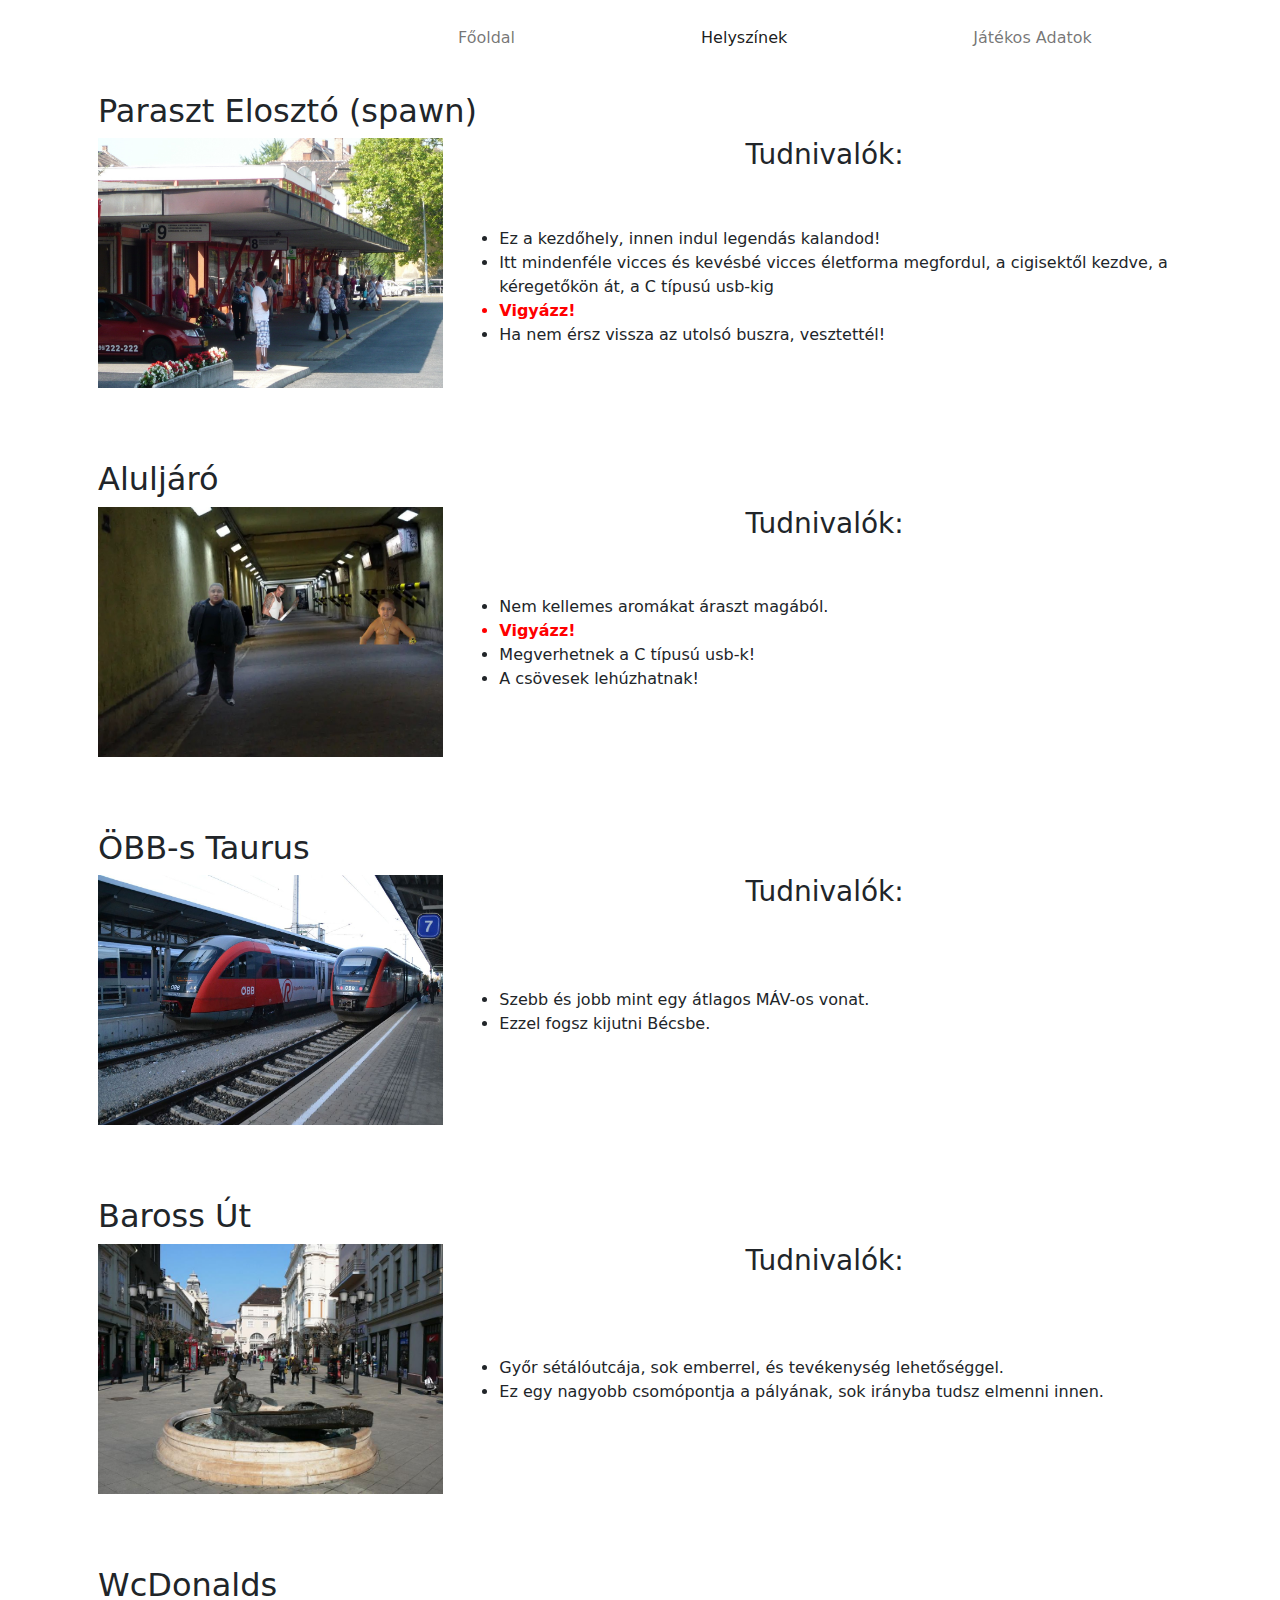
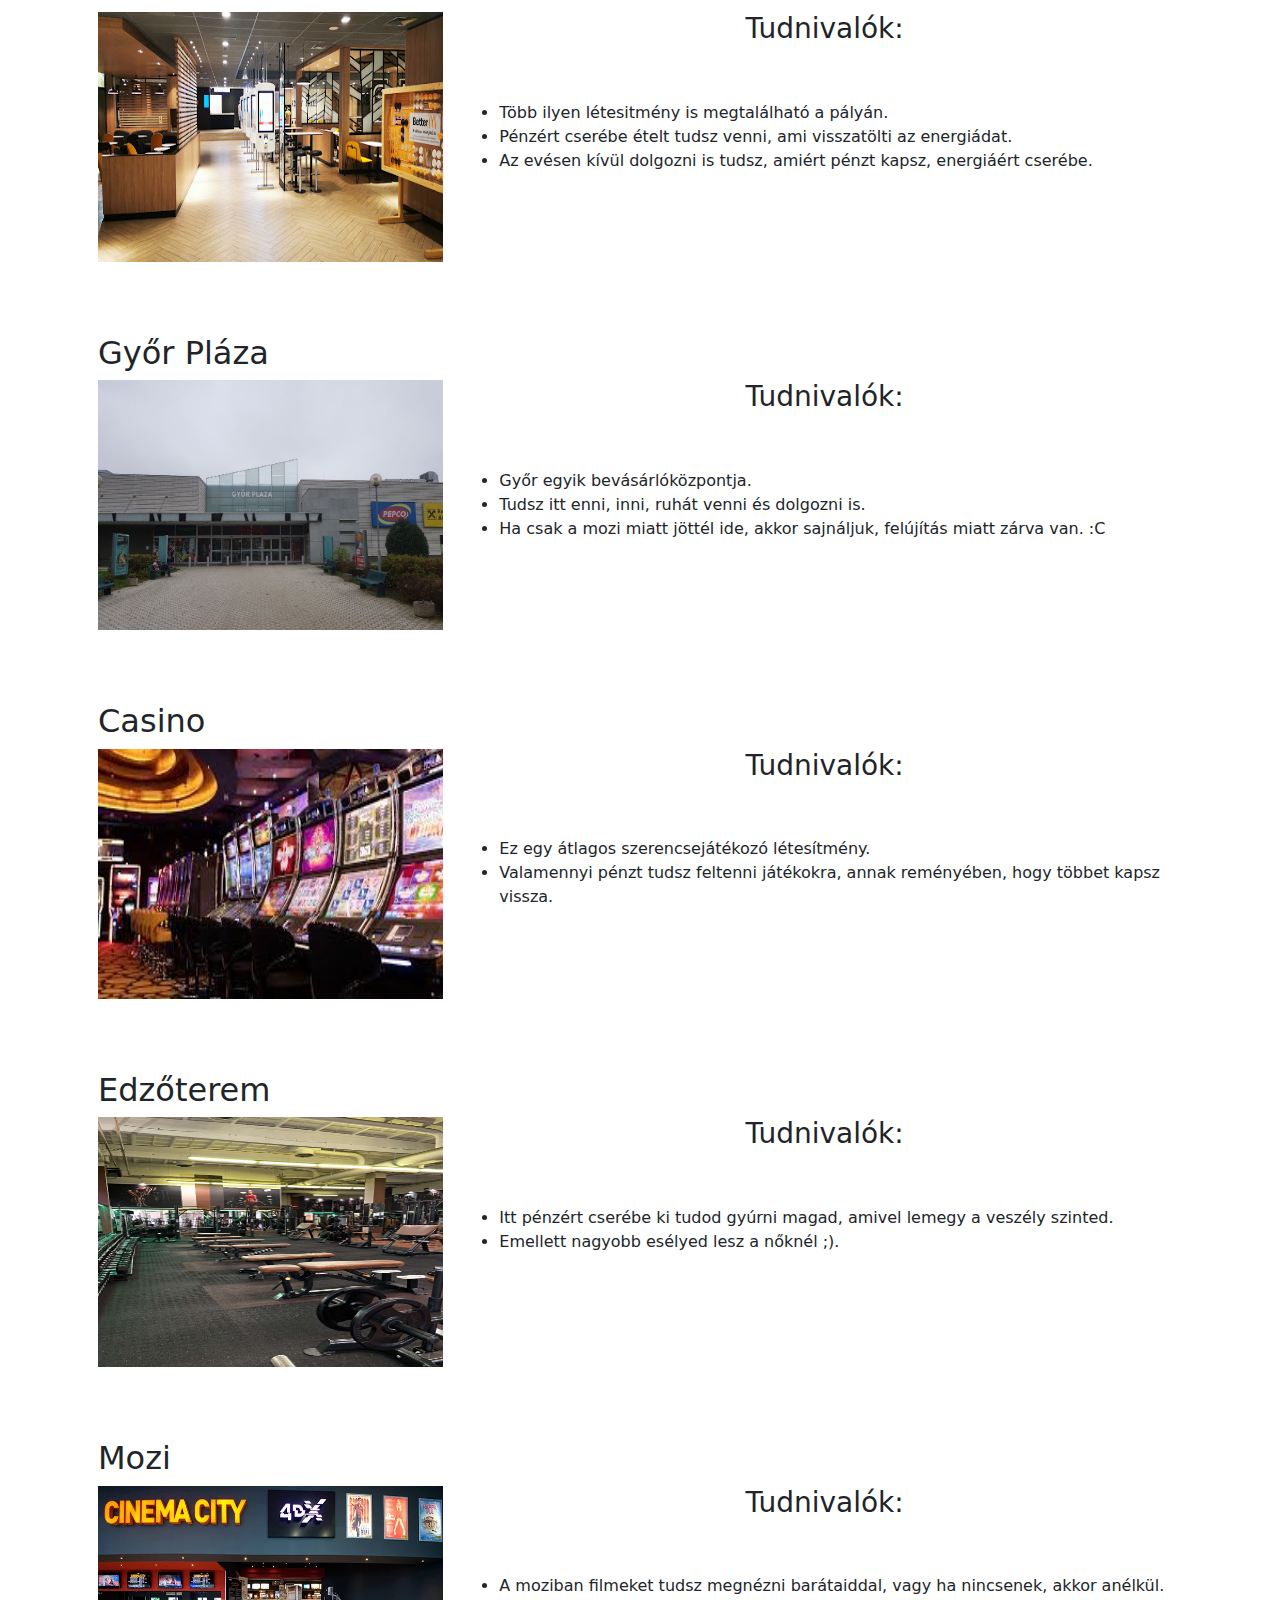
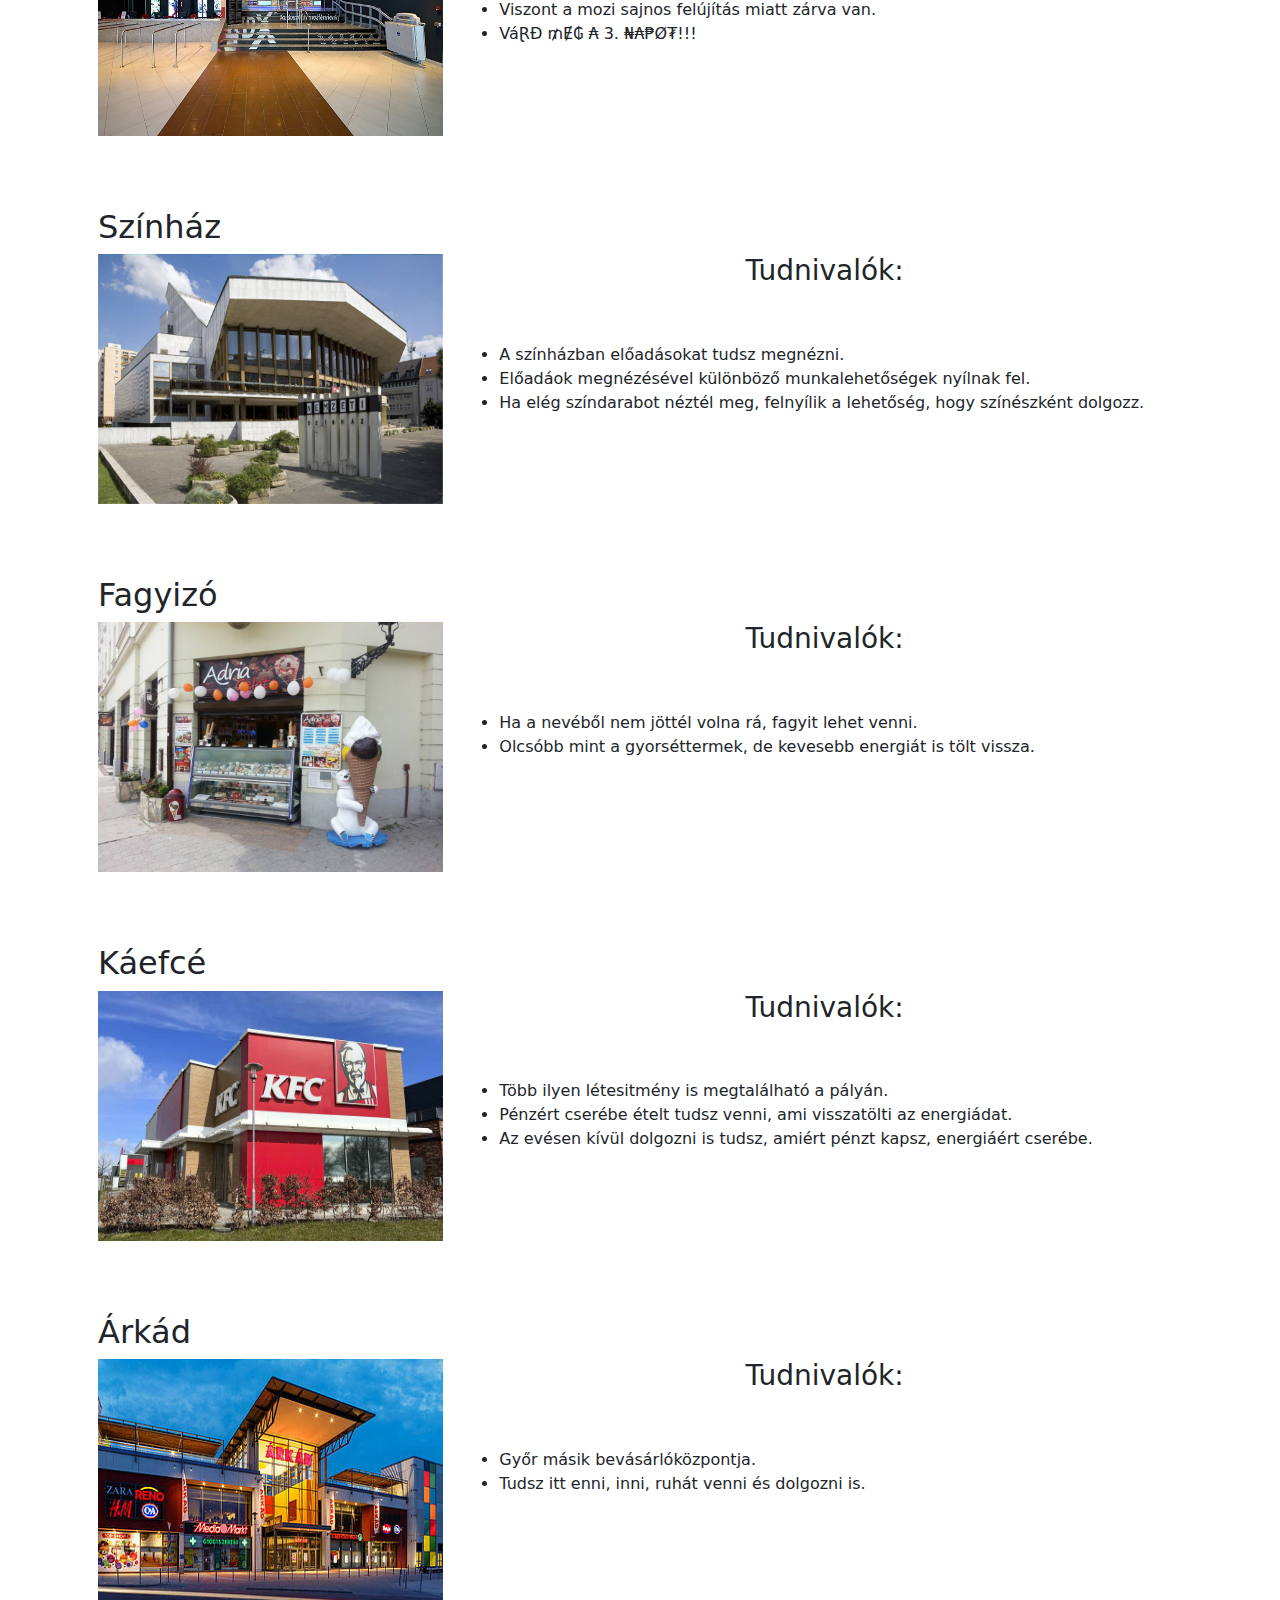
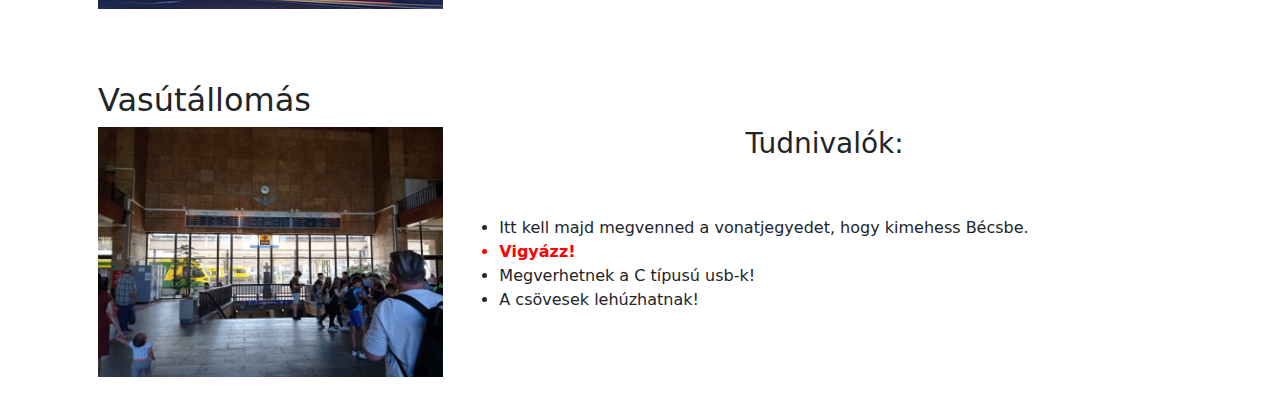
==== commit 0b0e1fe0: "index, helyek, css" ====
--- a/helyszinek.html
+++ b/helyszinek.html
@@ -63,7 +63,7 @@
             <p class="leiras">
                 <ul>
                     <br>
-                    <li>Szebb és jobb mint a MÁV-os vonatok.</li>
+                    <li>Szebb és jobb mint egy átlagos MÁV-os vonat.</li>
                     <li>Ezzel fogsz kijutni Bécsbe.</li>
                 </ul>
             </p>
@@ -165,7 +165,7 @@
                 <ul>
                     <li>A moziban filmeket tudsz megnézni barátaiddal, vagy ha nincsenek, akkor anélkül.</li>
                     <li>Viszont a mozi sajnos felújítás miatt zárva van.</li>
-                    <li>VáⱤĐ ₥Ɇ₲ ₳Ⱬ 5. ₦₳₱Ø₮!!!</li>
+                    <li>VáⱤĐ ₥Ɇ₲ ₳ 3. ₦₳₱Ø₮!!!</li>
                 </ul>
             </p>
         </div>
--- a/style.css
+++ b/style.css
@@ -38,8 +38,8 @@
 }
 
 .nav-item{
-    margin-left: 200px;
-    margin-right: 75px;
+    margin-left: 100px;
+    margin-right: 70px;
 }
 
 .cim{
